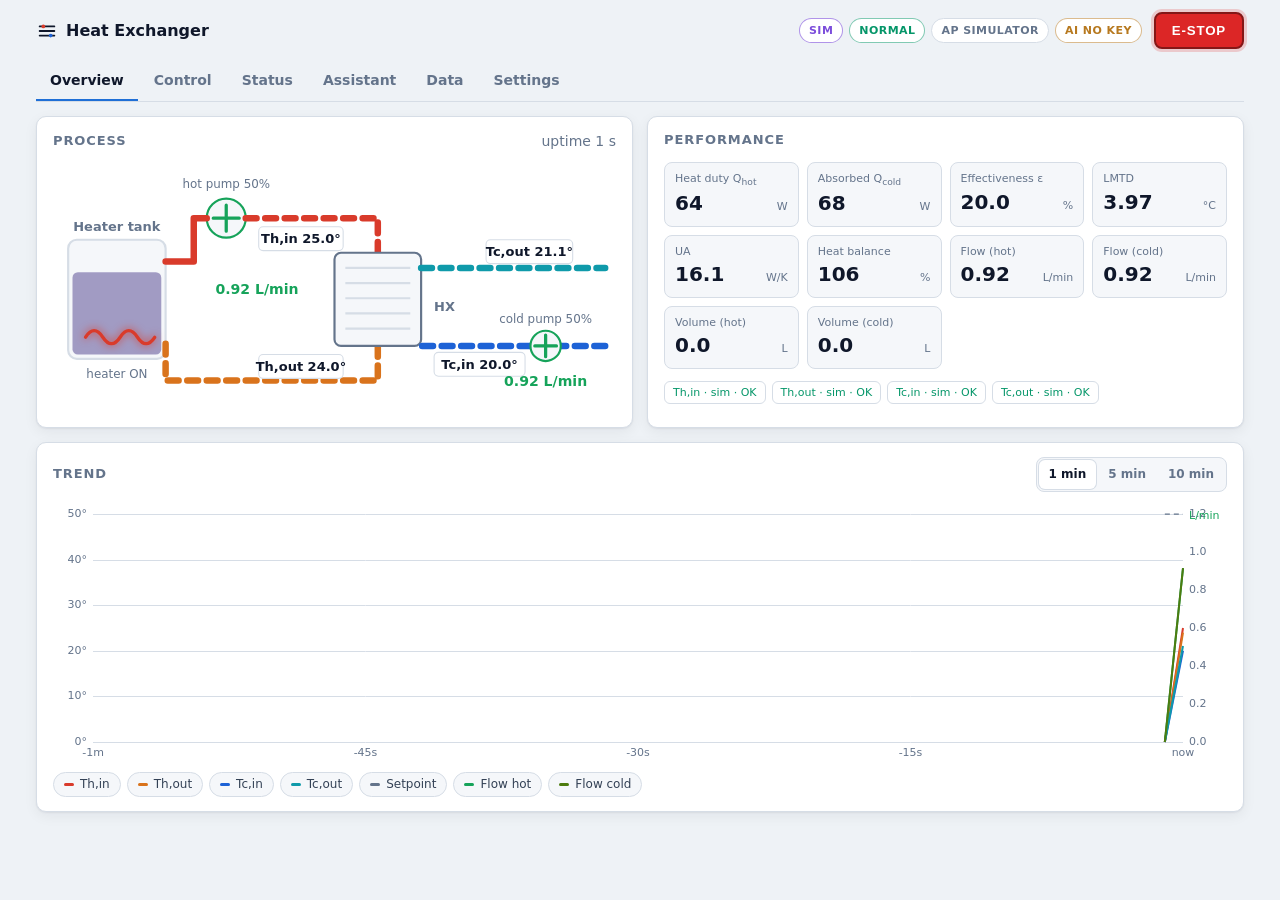
==== docs/index.html @ 50e38493 "feat: dual one-way pumps, cold loop, single 1-Wire bus, hosted simulator - Two one-way single-PWM pu" ====
<!-- Hosted client-side simulator. Generated by src/web/build_site.py; edit src/web/* and rebuild instead of editing this file. -->
<!DOCTYPE html>
<html lang="en">
<head>
  <meta charset="UTF-8">
  <meta name="viewport" content="width=device-width, initial-scale=1.0">
  <meta name="color-scheme" content="dark light">
  <title>Heat Exchanger Control</title>
  <style>
:root {
  --bg: #0b0f14;
  --surface: #121821;
  --surface-2: #18202b;
  --border: #263140;
  --text: #c9d4e0;
  --text-strong: #f1f5f9;
  --muted: #7d8a99;
  --accent: #4ea1ff;
  --hot: #ff6b5b;
  --hot-2: #ffa25b;
  --cold: #3d8bff;
  --cold-2: #33d6e6;
  --flow: #3ccf7a;
  --flow-cold: #a3e635;
  --warn: #e3a72f;
  --danger: #ef4444;
  --ok: #34d399;
  --sim: #b98cff;
  --radius: 10px;
  --shadow: 0 1px 0 rgba(255, 255, 255, 0.03) inset, 0 6px 18px rgba(0, 0, 0, 0.25);
}

@media (prefers-color-scheme: light) {
  :root:not([data-theme="dark"]) {
    --bg: #eef2f6;
    --surface: #ffffff;
    --surface-2: #f5f7fa;
    --border: #d6dde6;
    --text: #334155;
    --text-strong: #0f172a;
    --muted: #64748b;
    --accent: #1f6fd6;
    --hot: #d93b2b;
    --hot-2: #d9731c;
    --cold: #1d62d6;
    --cold-2: #0f9aaa;
    --flow: #16a35a;
    --flow-cold: #4d7c0f;
    --warn: #b7791f;
    --danger: #dc2626;
    --ok: #059669;
    --sim: #7c4ddb;
    --shadow: 0 1px 2px rgba(15, 23, 42, 0.06), 0 4px 14px rgba(15, 23, 42, 0.06);
  }
}

* { box-sizing: border-box; margin: 0; padding: 0; }

body {
  background: var(--bg);
  color: var(--text);
  font: 14px/1.45 system-ui, -apple-system, "Segoe UI", Roboto, sans-serif;
  padding: 0 16px 32px;
  max-width: 1240px;
  margin: 0 auto;
}

.hidden { display: none !important; }
.muted { color: var(--muted); }
.small { font-size: 12px; }
.mt { margin-top: 8px; }
b { color: var(--text-strong); }

/* ---------- top bar ---------- */
.topbar {
  position: sticky; top: 0; z-index: 10;
  display: flex; align-items: center; gap: 12px; flex-wrap: wrap;
  padding: 12px 0;
  background: var(--bg);
}
.brand { display: flex; align-items: center; gap: 8px; font-weight: 700; font-size: 16px; color: var(--text-strong); margin-right: auto; }
.chips { display: flex; gap: 6px; flex-wrap: wrap; }
.chip {
  font-size: 11px; font-weight: 700; letter-spacing: .04em; text-transform: uppercase;
  padding: 4px 9px; border-radius: 999px; border: 1px solid var(--border); color: var(--muted);
  background: var(--surface);
}
.chip-ok { color: var(--ok); border-color: color-mix(in srgb, var(--ok) 50%, transparent); }
.chip-trip { color: #fff; background: var(--danger); border-color: var(--danger); animation: pulse 1s infinite; }
.chip-sim { color: var(--sim); border-color: color-mix(in srgb, var(--sim) 60%, transparent); }
.chip-on { color: var(--accent); border-color: color-mix(in srgb, var(--accent) 50%, transparent); }
.chip-warn { color: var(--warn); border-color: color-mix(in srgb, var(--warn) 50%, transparent); }
@keyframes pulse { 50% { opacity: .55; } }

.btn-estop {
  background: var(--danger); color: #fff; border: 2px solid color-mix(in srgb, var(--danger) 60%, #000);
  font-weight: 800; letter-spacing: .06em; padding: 9px 16px; border-radius: 8px; cursor: pointer;
  box-shadow: 0 0 0 3px color-mix(in srgb, var(--danger) 20%, transparent);
}
.btn-estop:active { transform: translateY(1px); }

/* ---------- tabs ---------- */
.tabs { display: flex; gap: 2px; border-bottom: 1px solid var(--border); margin-bottom: 14px; overflow-x: auto; }
.tab {
  background: none; border: none; color: var(--muted); padding: 9px 14px; cursor: pointer; font: inherit; font-weight: 600;
  border-bottom: 2px solid transparent; white-space: nowrap; position: relative;
}
.tab:hover { color: var(--text-strong); }
.tab.active { color: var(--text-strong); border-bottom-color: var(--accent); }
.dot { display: inline-block; width: 7px; height: 7px; border-radius: 50%; background: var(--accent); vertical-align: middle; }
.tab-panel { display: none; }
.tab-panel.active { display: block; }

/* ---------- layout ---------- */
.grid { display: grid; gap: 14px; margin-bottom: 14px; }
.grid-2 { grid-template-columns: repeat(auto-fit, minmax(min(100%, 420px), 1fr)); }
.grid-chat { grid-template-columns: minmax(0, 1.5fr) minmax(0, 1fr); }
@media (max-width: 860px) { .grid-chat { grid-template-columns: 1fr; } }
.stack { display: grid; gap: 14px; align-content: start; }

.card { background: var(--surface); border: 1px solid var(--border); border-radius: var(--radius); padding: 14px 16px; box-shadow: var(--shadow); margin-bottom: 14px; }
.grid > .card, .stack > .card { margin-bottom: 0; }
.card-h { display: flex; align-items: center; justify-content: space-between; gap: 8px; margin-bottom: 12px; flex-wrap: wrap; }
.card-h h2 { font-size: 13px; text-transform: uppercase; letter-spacing: .07em; color: var(--muted); font-weight: 700; }

.pill { font-size: 11px; font-weight: 700; padding: 3px 9px; border-radius: 999px; background: var(--surface-2); border: 1px solid var(--border); color: var(--muted); text-transform: uppercase; }
.pill.on { color: var(--flow); border-color: var(--flow); }
.pill.hot { color: #fff; background: var(--hot); border-color: var(--hot); }
.pill.wait { color: var(--warn); border-color: var(--warn); }
.pill.sim { color: var(--sim); border-color: var(--sim); }

/* ---------- schematic ---------- */
.schematic { width: 100%; height: auto; display: block; }
.sx-tank { fill: var(--surface-2); stroke: var(--border); stroke-width: 2; }
.sx-water { fill: color-mix(in srgb, var(--hot) 30%, transparent); transition: fill .6s; }
.sx-coil { fill: none; stroke: var(--muted); stroke-width: 3; stroke-linecap: round; }
.sx-coil.on { stroke: var(--hot); filter: drop-shadow(0 0 4px var(--hot)); }
.sx-hx { fill: var(--surface-2); stroke: var(--muted); stroke-width: 2; }
.sx-plates { stroke: var(--border); stroke-width: 2; }
.sx-pipe { fill: none; stroke-width: 6; stroke-linecap: round; stroke-linejoin: round; }
.sx-pipe.hot { stroke: var(--hot); }
.sx-pipe.hot-ret { stroke: var(--hot-2); }
.sx-pipe.cold { stroke: var(--cold); }
.sx-pipe.cold-ret { stroke: var(--cold-2); }
.flowline.moving { stroke-dasharray: 10 8; animation: flow 1s linear infinite; }
@keyframes flow { to { stroke-dashoffset: -18; } }
.sx-pump { fill: var(--surface-2); stroke: var(--muted); stroke-width: 2; }
.sx-pump.on { stroke: var(--flow); }
.sx-imp { stroke: var(--muted); stroke-width: 3; stroke-linecap: round; transform-origin: 160px 50px; }
.sx-imp.on { stroke: var(--flow); animation: spin .8s linear infinite; }
.sx-imp-cold { transform-origin: 455px 168px; }
@keyframes spin { to { transform: rotate(360deg); } }
.sx-label { fill: var(--muted); font-size: 12px; font-weight: 600; }
.sx-small { fill: var(--muted); font-size: 11px; }
.sx-flow { fill: var(--flow); font-size: 13px; font-weight: 700; }
.sx-tag rect { fill: var(--surface); stroke: var(--border); }
.sx-tag text { fill: var(--text-strong); font-size: 12px; font-weight: 600; font-variant-numeric: tabular-nums; }
.sx-tag.bad rect { stroke: var(--danger); }
.sx-tag.bad text { fill: var(--danger); }

/* ---------- KPIs ---------- */
.kpis { display: grid; grid-template-columns: repeat(auto-fill, minmax(118px, 1fr)); gap: 8px; }
.kpi { background: var(--surface-2); border: 1px solid var(--border); border-radius: 8px; padding: 8px 10px; display: grid; grid-template-columns: 1fr auto; align-items: baseline; }
.kpi-l { grid-column: 1 / -1; font-size: 11px; color: var(--muted); }
.kpi-v { font-size: 20px; font-weight: 700; color: var(--text-strong); font-variant-numeric: tabular-nums; }
.kpi-u { font-size: 11px; color: var(--muted); margin-left: 4px; }
.probe-row { display: flex; gap: 6px; flex-wrap: wrap; margin-top: 12px; }
.probe { font-size: 11px; padding: 3px 8px; border-radius: 6px; border: 1px solid var(--border); color: var(--muted); }
.probe.ok { color: var(--ok); }
.probe.bad { color: var(--danger); border-color: var(--danger); }

/* ---------- chart ---------- */
.chart-wrap { position: relative; }
#chart { width: 100%; height: 260px; display: block; }
.chart-tip { position: absolute; top: 6px; pointer-events: none; background: var(--surface-2); border: 1px solid var(--border); border-radius: 6px; padding: 6px 8px; font-size: 11px; line-height: 1.5; white-space: nowrap; font-variant-numeric: tabular-nums; }
.legend { display: flex; flex-wrap: wrap; gap: 6px; margin-top: 8px; }
.legend button { background: var(--surface-2); border: 1px solid var(--border); color: var(--text); border-radius: 999px; padding: 3px 10px; font: inherit; font-size: 12px; cursor: pointer; display: flex; align-items: center; gap: 6px; }
.legend button i { width: 10px; height: 3px; border-radius: 2px; display: inline-block; }
.legend button.off { opacity: .4; }

/* ---------- controls ---------- */
.seg { display: inline-flex; background: var(--surface-2); border: 1px solid var(--border); border-radius: 8px; padding: 2px; gap: 2px; flex-wrap: wrap; }
.seg button { background: none; border: none; color: var(--muted); font: inherit; font-size: 12px; font-weight: 600; padding: 6px 10px; border-radius: 6px; cursor: pointer; }
.seg button.active { background: var(--surface); color: var(--text-strong); box-shadow: 0 0 0 1px var(--border); }
.seg-wide { display: flex; margin-bottom: 12px; }
.seg-wide button { flex: 1; }

.lbl { display: block; font-size: 12px; color: var(--muted); margin: 10px 0 4px; }
input[type=range] { width: 100%; accent-color: var(--accent); }
input[type=number], input[type=text], input[type=password], select {
  width: 100%; background: var(--surface-2); border: 1px solid var(--border); color: var(--text-strong);
  border-radius: 6px; padding: 7px 9px; font: inherit;
}
input:focus, select:focus, button:focus-visible { outline: 2px solid color-mix(in srgb, var(--accent) 70%, transparent); outline-offset: 1px; }
.inline { display: flex; gap: 8px; align-items: center; }
.inline input { flex: 1; }

.btn {
  display: inline-flex; align-items: center; justify-content: center; text-decoration: none;
  background: var(--surface-2); color: var(--text-strong); border: 1px solid var(--border);
  border-radius: 7px; padding: 7px 12px; font: inherit; font-weight: 600; font-size: 13px; cursor: pointer; white-space: nowrap;
}
.btn:hover { border-color: var(--muted); }
.btn:disabled { opacity: .5; cursor: not-allowed; }
.btn-primary { background: var(--accent); border-color: var(--accent); color: #fff; }
.btn-hot { background: var(--hot); border-color: var(--hot); color: #fff; }
.btn-sm { padding: 4px 10px; font-size: 12px; }
.btn-row { display: flex; gap: 8px; margin-top: 12px; flex-wrap: wrap; }
.link { background: none; border: none; color: var(--muted); font: inherit; font-size: 12px; cursor: pointer; text-decoration: underline; }

.meter-row { display: grid; gap: 6px; margin-top: 14px; }
.meter { display: grid; grid-template-columns: 56px 1fr 64px; gap: 8px; align-items: center; font-size: 12px; color: var(--muted); }
.meter b { text-align: right; font-variant-numeric: tabular-nums; }
.bar { height: 8px; background: var(--surface-2); border: 1px solid var(--border); border-radius: 99px; overflow: hidden; }
.bar i { display: block; height: 100%; width: 0; background: var(--accent); transition: width .4s; }
.bar.flow i { background: var(--flow); }
.bar.hot i { background: var(--hot); }

.checklist { list-style: none; margin-top: 12px; display: grid; gap: 4px; font-size: 12px; }
.checklist li::before { content: "●"; margin-right: 6px; }
.checklist li.ok::before { color: var(--ok); }
.checklist li.no::before { color: var(--danger); }
.checklist li.na { color: var(--muted); }
.checklist li.na::before { color: var(--muted); }

.form-grid { display: grid; grid-template-columns: repeat(auto-fill, minmax(150px, 1fr)); gap: 10px; }
.form-grid label { font-size: 12px; color: var(--muted); display: grid; gap: 4px; }
.form-grid small { color: var(--muted); opacity: .8; }

.switch { display: inline-flex; align-items: center; gap: 8px; font-size: 12px; color: var(--text); cursor: pointer; user-select: none; }
.switch.block { display: flex; margin-top: 12px; }
.switch input { display: none; }
.switch span { width: 32px; height: 18px; border-radius: 99px; background: var(--border); position: relative; transition: background .2s; flex: none; }
.switch span::after { content: ""; position: absolute; top: 2px; left: 2px; width: 14px; height: 14px; border-radius: 50%; background: #fff; transition: transform .2s; }
.switch input:checked + span { background: var(--accent); }
.switch input:checked + span::after { transform: translateX(14px); }
.checks { display: grid; gap: 8px; }

/* ---------- chat ---------- */
.chat-card { display: flex; flex-direction: column; min-height: 520px; }
.chat-log { flex: 1; overflow-y: auto; display: flex; flex-direction: column; gap: 8px; padding: 4px 2px 8px; max-height: 60vh; min-height: 280px; }
.msg { max-width: 88%; padding: 8px 11px; border-radius: 12px; white-space: pre-wrap; word-wrap: break-word; font-size: 13px; }
.msg.user { align-self: flex-end; background: var(--accent); color: #fff; border-bottom-right-radius: 4px; }
.msg.assistant { align-self: flex-start; background: var(--surface-2); border: 1px solid var(--border); border-bottom-left-radius: 4px; }
.msg.system { align-self: center; max-width: 100%; background: none; color: var(--muted); font-size: 12px; border: 1px dashed var(--border); font-family: ui-monospace, SFMono-Regular, Menlo, monospace; }
.msg .cmds { margin-top: 8px; display: flex; flex-wrap: wrap; gap: 6px; align-items: center; }
.msg .cmd { font: 11px ui-monospace, SFMono-Regular, Menlo, monospace; background: var(--surface); border: 1px solid var(--border); border-radius: 5px; padding: 2px 6px; }
.msg .res { margin-top: 6px; font-size: 11px; color: var(--muted); }
.typing { font-size: 12px; color: var(--muted); padding: 2px 4px 6px; display: flex; gap: 3px; align-items: center; }
.typing i { width: 6px; height: 6px; border-radius: 50%; background: var(--muted); animation: blink 1.2s infinite; }
.typing i:nth-child(2) { animation-delay: .2s; }
.typing i:nth-child(3) { animation-delay: .4s; }
@keyframes blink { 50% { opacity: .2; } }
.quick { display: flex; gap: 6px; flex-wrap: wrap; margin: 4px 0 8px; }
.quick button { background: var(--surface-2); border: 1px solid var(--border); color: var(--text); border-radius: 999px; padding: 4px 10px; font: inherit; font-size: 12px; cursor: pointer; }
.chat-form { display: flex; gap: 8px; }
.chat-form input { flex: 1; }
.chat-foot { text-align: right; margin-top: 6px; }

.ai-box { background: var(--surface-2); border: 1px solid var(--border); border-radius: 8px; padding: 10px; font-size: 13px; white-space: pre-wrap; }
.ai-box .rec { margin-top: 8px; color: var(--accent); font-weight: 600; }
.ai-box .warn { margin-top: 6px; color: var(--danger); }

/* ---------- status tab ---------- */
.status-box { display: flex; align-items: center; justify-content: space-between; gap: 12px; padding: 10px 12px; border-radius: 8px; margin-bottom: 10px; font-size: 13px; }
.status-danger { background: color-mix(in srgb, var(--danger) 16%, var(--surface)); border: 1px solid var(--danger); color: var(--text-strong); }
.status-warn { background: color-mix(in srgb, var(--warn) 12%, var(--surface)); border: 1px solid color-mix(in srgb, var(--warn) 55%, transparent); }
.status-list { list-style: none; display: grid; gap: 6px; font-size: 13px; }
.status-list li { display: flex; gap: 8px; align-items: flex-start; padding: 7px 10px; border-radius: 7px; background: var(--surface-2); border: 1px solid var(--border); }
.status-list li::before { content: "!"; flex: none; width: 16px; height: 16px; border-radius: 50%; text-align: center; font-size: 11px; font-weight: 800; line-height: 16px; background: var(--warn); color: #000; }
.status-list li.ok::before { content: "✓"; background: var(--ok); color: #fff; }
.status-list li.info::before { content: "i"; background: var(--accent); color: #fff; }
.status-list li.sim::before { content: "S"; background: var(--sim); color: #fff; }
.status-list li:empty { display: none; }
.pill.trip { color: #fff; background: var(--danger); border-color: var(--danger); }
.pill.sim { color: var(--sim); border-color: var(--sim); }

/* ---------- misc ---------- */
.kv { width: 100%; border-collapse: collapse; font-size: 12px; }
.kv td { padding: 5px 0; border-bottom: 1px solid var(--border); }
.kv td:first-child { color: var(--muted); width: 45%; }
.kv td:last-child { font-variant-numeric: tabular-nums; font-family: ui-monospace, SFMono-Regular, Menlo, monospace; }

.toasts { position: fixed; right: 16px; bottom: 16px; display: grid; gap: 8px; z-index: 50; max-width: min(380px, calc(100vw - 32px)); }
.toast { background: var(--surface); border: 1px solid var(--border); border-left: 4px solid var(--accent); border-radius: 8px; padding: 9px 12px; font-size: 13px; box-shadow: var(--shadow); animation: slide .2s ease-out; }
.toast.err { border-left-color: var(--danger); }
.toast.ok { border-left-color: var(--ok); }
@keyframes slide { from { transform: translateY(8px); opacity: 0; } }

@media (max-width: 520px) {
  body { padding: 0 10px 24px; }
  .kpi-v { font-size: 17px; }
  .btn-estop { padding: 8px 12px; }
}
.form-grid label.switch { display: flex; align-self: end; padding-bottom: 8px; color: var(--text); }

</style>
</head>
<body>
  <header class="topbar">
    <div class="brand">
      <svg viewBox="0 0 24 24" width="22" height="22" aria-hidden="true"><path d="M4 7h16M4 12h16M4 17h16" stroke="currentColor" stroke-width="2" fill="none" stroke-linecap="round"/><circle cx="8" cy="7" r="2" fill="var(--hot)"/><circle cx="16" cy="17" r="2" fill="var(--cold)"/></svg>
      <span>Heat Exchanger</span>
    </div>
    <div class="chips">
      <span id="chipSource" class="chip">HW</span>
      <span id="chipSafety" class="chip chip-ok">NORMAL</span>
      <span id="chipNet" class="chip">AP</span>
      <span id="chipAi" class="chip">AI</span>
    </div>
    <button class="btn-estop" id="btnEstop" title="Emergency stop: heater off, both pumps stopped">E-STOP</button>
  </header>

  <nav class="tabs" role="tablist">
    <button class="tab active" data-tab="overview">Overview</button>
    <button class="tab" data-tab="control">Control</button>
    <button class="tab" data-tab="status">Status <span id="statusDot" class="dot hidden"></span></button>
    <button class="tab" data-tab="assistant">Assistant <span id="chatDot" class="dot hidden"></span></button>
    <button class="tab" data-tab="data">Data</button>
    <button class="tab" data-tab="settings">Settings</button>
  </nav>

  <main>
    <!-- ================= OVERVIEW ================= -->
    <section id="tab-overview" class="tab-panel active">
      <div class="grid grid-2">
        <div class="card">
          <div class="card-h"><h2>Process</h2><span id="lblUptime" class="muted">--</span></div>
          <svg id="schematic" viewBox="0 0 520 230" class="schematic" role="img" aria-label="Process schematic">
            <!-- tank -->
            <rect x="14" y="70" width="90" height="110" rx="8" class="sx-tank"/>
            <rect id="sxTankFill" x="18" y="100" width="82" height="76" rx="5" class="sx-water"/>
            <path id="sxCoil" d="M30 160 q8 -12 16 0 t16 0 t16 0 t16 0" class="sx-coil"/>
            <text x="59" y="62" class="sx-label" text-anchor="middle">Heater tank</text>
            <text id="sxHeater" x="59" y="198" class="sx-small" text-anchor="middle">heater OFF</text>
            <!-- hot pump -->
            <circle id="sxPump" cx="160" cy="50" r="18" class="sx-pump"/>
            <path id="sxImpeller" d="M160 38 L160 62 M148 50 L172 50" class="sx-imp"/>
            <text id="sxPumpTxt" x="160" y="22" class="sx-small" text-anchor="middle">hot pump 0%</text>
            <!-- hot path: tank -> pump -> HX in ; HX out -> tank -->
            <path d="M104 90 H130 V50 H142" class="sx-pipe hot"/>
            <path d="M178 50 H300 V82" class="sx-pipe hot flowline" id="sxHotIn"/>
            <path d="M300 168 V200 H104 V160" class="sx-pipe hot-ret flowline" id="sxHotOut"/>
            <!-- exchanger -->
            <rect x="260" y="82" width="80" height="86" rx="6" class="sx-hx"/>
            <path d="M270 96 H330 M270 110 H330 M270 124 H330 M270 138 H330 M270 152 H330" class="sx-plates"/>
            <text x="352" y="136" class="sx-label">HX</text>
            <!-- cold path with its own pump on the inlet -->
            <path d="M510 168 H469" class="sx-pipe cold flowline" id="sxColdInA"/>
            <path d="M441 168 H340" class="sx-pipe cold flowline" id="sxColdInB"/>
            <path d="M340 96 H510" class="sx-pipe cold-ret flowline" id="sxColdOut"/>
            <circle id="sxColdPump" cx="455" cy="168" r="14" class="sx-pump"/>
            <path id="sxColdImpeller" d="M455 158 L455 178 M445 168 L465 168" class="sx-imp sx-imp-cold"/>
            <text id="sxColdPumpTxt" x="455" y="147" class="sx-small" text-anchor="middle">cold pump 0%</text>
            <!-- temperature tags -->
            <g class="sx-tag"><rect x="190" y="58" width="78" height="22" rx="4"/><text id="sxThIn" x="229" y="73" text-anchor="middle">Th,in --</text></g>
            <g class="sx-tag"><rect x="190" y="176" width="78" height="22" rx="4"/><text id="sxThOut" x="229" y="191" text-anchor="middle">Th,out --</text></g>
            <g class="sx-tag"><rect x="352" y="174" width="84" height="22" rx="4"/><text id="sxTcIn" x="394" y="189" text-anchor="middle">Tc,in --</text></g>
            <g class="sx-tag"><rect x="400" y="70" width="80" height="22" rx="4"/><text id="sxTcOut" x="440" y="85" text-anchor="middle">Tc,out --</text></g>
            <text id="sxFlowHot" x="150" y="120" class="sx-flow">-- L/min</text>
            <text id="sxFlowCold" x="455" y="205" class="sx-flow" text-anchor="middle">-- L/min</text>
          </svg>
        </div>

        <div class="card">
          <div class="card-h"><h2>Performance</h2><span id="lblThermoValid" class="muted"></span></div>
          <div class="kpis">
            <div class="kpi"><span class="kpi-l">Heat duty Q<sub>hot</sub></span><span class="kpi-v" id="kQh">--</span><span class="kpi-u">W</span></div>
            <div class="kpi"><span class="kpi-l">Absorbed Q<sub>cold</sub></span><span class="kpi-v" id="kQc">--</span><span class="kpi-u">W</span></div>
            <div class="kpi"><span class="kpi-l">Effectiveness ε</span><span class="kpi-v" id="kEff">--</span><span class="kpi-u">%</span></div>
            <div class="kpi"><span class="kpi-l">LMTD</span><span class="kpi-v" id="kLmtd">--</span><span class="kpi-u">°C</span></div>
            <div class="kpi"><span class="kpi-l">UA</span><span class="kpi-v" id="kUa">--</span><span class="kpi-u">W/K</span></div>
            <div class="kpi"><span class="kpi-l">Heat balance</span><span class="kpi-v" id="kBal">--</span><span class="kpi-u">%</span></div>
            <div class="kpi"><span class="kpi-l">Flow (hot)</span><span class="kpi-v" id="kFlow">--</span><span class="kpi-u">L/min</span></div>
            <div class="kpi"><span class="kpi-l">Flow (cold)</span><span class="kpi-v" id="kFlowCold">--</span><span class="kpi-u">L/min</span></div>
            <div class="kpi"><span class="kpi-l">Volume (hot)</span><span class="kpi-v" id="kVol">--</span><span class="kpi-u">L</span></div>
            <div class="kpi"><span class="kpi-l">Volume (cold)</span><span class="kpi-v" id="kVolCold">--</span><span class="kpi-u">L</span></div>
          </div>
          <div class="probe-row" id="probeRow"></div>
        </div>
      </div>

      <div class="card">
        <div class="card-h">
          <h2>Trend</h2>
          <div class="seg" id="segWindow">
            <button data-win="60" class="active">1 min</button>
            <button data-win="300">5 min</button>
            <button data-win="600">10 min</button>
          </div>
        </div>
        <div class="chart-wrap"><canvas id="chart" aria-label="Temperature and flow trend"></canvas><div id="chartTip" class="chart-tip hidden"></div></div>
        <div class="legend" id="legend"></div>
      </div>
    </section>

    <!-- ================= CONTROL ================= -->
    <section id="tab-control" class="tab-panel">
      <div class="grid grid-2">
        <!-- Hot-side pump -->
        <div class="card">
          <div class="card-h"><h2>Pump · hot loop</h2><span id="lblPumpState" class="pill">STOPPED</span></div>
          <div class="seg seg-wide" id="segPumpMode">
            <button data-pmode="0" class="active">Manual speed</button>
            <button data-pmode="1">Flow setpoint</button>
          </div>
          <div id="pumpManual">
            <label class="lbl">Speed <b id="lblPumpCmd">0</b>%</label>
            <input type="range" id="rngPump" min="0" max="100" step="1" value="0">
            <div class="btn-row">
              <button class="btn" data-pump="0">Stop</button>
              <button class="btn" data-pump="30">30%</button>
              <button class="btn" data-pump="60">60%</button>
              <button class="btn" data-pump="100">100%</button>
            </div>
          </div>
          <div id="pumpFlow" class="hidden">
            <label class="lbl">Flow setpoint (L/min)</label>
            <div class="inline">
              <input type="number" id="numFlowSp" min="0" max="30" step="0.1" value="2.0">
              <button class="btn btn-primary" id="btnFlowSp">Apply</button>
              <button class="btn" data-pump="0">Stop</button>
            </div>
          </div>
          <div class="meter-row">
            <div class="meter"><span>Actual</span><div class="bar"><i id="barPump"></i></div><b id="lblPumpAct">0%</b></div>
            <div class="meter"><span>Flow</span><div class="bar flow"><i id="barFlow"></i></div><b id="lblFlowAct">0.00</b></div>
          </div>
        </div>

        <!-- Cold-side pump -->
        <div class="card">
          <div class="card-h"><h2>Pump · cold loop</h2><span id="lblColdPumpState" class="pill">STOPPED</span></div>
          <div class="seg seg-wide" id="segColdPumpMode">
            <button data-cpmode="0" class="active">Manual speed</button>
            <button data-cpmode="1">Flow setpoint</button>
          </div>
          <div id="coldPumpManual">
            <label class="lbl">Speed <b id="lblColdPumpCmd">0</b>%</label>
            <input type="range" id="rngColdPump" min="0" max="100" step="1" value="0">
            <div class="btn-row">
              <button class="btn" data-cpump="0">Stop</button>
              <button class="btn" data-cpump="30">30%</button>
              <button class="btn" data-cpump="60">60%</button>
              <button class="btn" data-cpump="100">100%</button>
            </div>
          </div>
          <div id="coldPumpFlow" class="hidden">
            <label class="lbl">Flow setpoint (L/min)</label>
            <div class="inline">
              <input type="number" id="numColdFlowSp" min="0" max="30" step="0.1" value="2.0">
              <button class="btn btn-primary" id="btnColdFlowSp">Apply</button>
              <button class="btn" data-cpump="0">Stop</button>
            </div>
          </div>
          <div class="meter-row">
            <div class="meter"><span>Actual</span><div class="bar"><i id="barColdPump"></i></div><b id="lblColdPumpAct">0%</b></div>
            <div class="meter"><span>Flow</span><div class="bar flow"><i id="barColdFlow"></i></div><b id="lblColdFlowAct">0.00</b></div>
          </div>
        </div>
      </div>

      <div class="grid grid-2">
        <div class="card">
          <div class="card-h"><h2>Heater</h2><span id="lblHeaterState" class="pill">OFF</span></div>
          <div class="seg seg-wide" id="segHeaterMode">
            <button data-hmode="0" class="active">Off</button>
            <button data-hmode="1">Manual</button>
            <button data-hmode="2">Thermostat</button>
            <button data-hmode="3">Time-PWM</button>
            <button data-hmode="4">PID</button>
          </div>
          <div class="hm hm-1 hidden">
            <div class="btn-row">
              <button class="btn btn-hot" data-hman="1">Relay ON</button>
              <button class="btn" data-hman="0">Relay OFF</button>
            </div>
          </div>
          <div class="hm hm-2 hm-4 hidden">
            <label class="lbl">Setpoint <b id="lblSp">50.0</b> °C <span class="muted" id="lblCtrlProbe"></span></label>
            <input type="range" id="rngSp" min="10" max="73" step="0.5" value="50">
          </div>
          <div class="hm hm-3 hidden">
            <label class="lbl">Duty <b id="lblDutyCmd">0</b>% of a 10 s window</label>
            <input type="range" id="rngDuty" min="0" max="100" step="5" value="0">
          </div>
          <div class="meter-row">
            <div class="meter"><span>Output</span><div class="bar hot"><i id="barDuty"></i></div><b id="lblDutyAct">0%</b></div>
          </div>
          <ul class="checklist" id="heaterChecks"></ul>
        </div>

        <div class="card">
          <div class="card-h"><h2>Loop tuning</h2><span class="muted">saved to flash</span></div>
          <div class="form-grid">
            <label>Heater Kp <small>%/°C</small><input type="number" id="cfgKp" step="0.1"></label>
            <label>Heater Ki <small>%/°C·s</small><input type="number" id="cfgKi" step="0.005"></label>
            <label>Heater Kd <small>%·s/°C</small><input type="number" id="cfgKd" step="0.1"></label>
            <label>Hysteresis <small>°C</small><input type="number" id="cfgHyst" step="0.1" min="0.2" max="5"></label>
            <label>Control probe
              <select id="cfgProbe"><option value="0">Hot inlet (Th,in)</option><option value="1">Hot outlet (Th,out)</option><option value="2">Cold inlet (Tc,in)</option><option value="3">Cold outlet (Tc,out)</option></select>
            </label>
            <label>Hot flow Kp <small>%/(L/min)</small><input type="number" id="cfgFkp" step="0.5"></label>
            <label>Hot flow Ki <small>%/(L/min·s)</small><input type="number" id="cfgFki" step="0.5"></label>
            <label>Cold flow Kp <small>%/(L/min)</small><input type="number" id="cfgFkp2" step="0.5"></label>
            <label>Cold flow Ki <small>%/(L/min·s)</small><input type="number" id="cfgFki2" step="0.5"></label>
          </div>
          <div class="btn-row"><button class="btn btn-primary" id="btnSaveTuning">Save tuning</button></div>
        </div>
      </div>
    </section>

    <!-- ================= STATUS ================= -->
    <section id="tab-status" class="tab-panel">
      <div class="grid grid-2">
        <div class="card">
          <div class="card-h"><h2>System</h2><span id="statOverall" class="pill">--</span></div>
          <table class="kv" id="statTable"></table>
        </div>

        <div class="card">
          <div class="card-h"><h2>Safety</h2><span id="statSafety" class="pill">--</span></div>
          <div id="statTripBox" class="status-box status-danger hidden">
            <div><b id="statTripText">TRIPPED</b><div class="small muted">Heater locked out until reset.</div></div>
            <button class="btn btn-sm" data-action="reset">Reset trip</button>
          </div>
          <ul class="status-list" id="statWarnings" aria-live="polite"></ul>
          <div class="small muted" id="statSafetyExtra"></div>
        </div>

        <div class="card">
          <div class="card-h"><h2>Temperature probes</h2><span class="small muted">DS18B20 · 1-Wire</span></div>
          <div class="probe-row" id="statProbes"></div>
          <p class="small muted mt">All four DS18B20 probes share one 1-Wire bus on GPIO 4 (D4). Slots are mapped from their ROM codes; if two are physically reversed, use <code>swap_probes a b</code> (e.g. via chat or the REST API).</p>
        </div>

        <div class="card">
          <div class="card-h"><h2>Connection &amp; AI</h2><span id="statConn" class="pill">--</span></div>
          <table class="kv" id="statNet"></table>
        </div>
      </div>
    </section>

    <!-- ================= ASSISTANT ================= -->
    <section id="tab-assistant" class="tab-panel">
      <div class="grid grid-chat">
        <div class="card chat-card">
          <div class="card-h">
            <h2>Chat</h2>
            <label class="switch" title="Run commands proposed by Gemini without asking">
              <input type="checkbox" id="chkAutoExec"><span></span> Auto-run AI commands
            </label>
          </div>
          <div id="chatLog" class="chat-log" aria-live="polite"></div>
          <div id="chatTyping" class="typing hidden"><i></i><i></i><i></i> <span id="chatPhase">thinking</span></div>
          <div class="quick" id="quickPrompts">
            <button data-q="status">status</button>
            <button data-q="How is the exchanger performing?">How is it performing?</button>
            <button data-q="Heat the loop to 55 C with PID and 50% pump">Heat to 55 °C</button>
            <button data-q="Why is the heater off?">Why is the heater off?</button>
            <button data-q="help">help</button>
          </div>
          <form id="chatForm" class="chat-form">
            <input type="text" id="chatInput" autocomplete="off" maxlength="500" placeholder="Ask or command, e.g. 'pump 40' or 'what is the UA?'">
            <button class="btn btn-primary" type="submit">Send</button>
          </form>
          <div class="chat-foot"><button class="link" id="btnChatClear">Clear chat</button></div>
        </div>

        <div class="stack">
          <div class="card">
            <div class="card-h"><h2>AI analysis</h2><span id="lblAiScore" class="pill">--/100</span></div>
            <div id="aiReport" class="ai-box muted">No analysis yet.</div>
            <div class="btn-row">
              <button class="btn btn-primary" id="btnAiRun">Analyse now</button>
              <button class="btn hidden" id="btnAiApply">Apply suggestion</button>
            </div>
            <div id="aiStatus" class="small muted"></div>
          </div>
          <div class="card">
            <div class="card-h"><h2>Gemini settings</h2><span id="lblKey" class="small"></span></div>
            <label class="lbl">API key</label>
            <div class="inline">
              <input type="password" id="txtKey" placeholder="Paste key from aistudio.google.com" autocomplete="off">
              <button class="btn btn-primary" id="btnKey">Save</button>
            </div>
            <label class="lbl">Model</label>
            <select id="selModel">
              <option value="gemini-3.6-flash">gemini-3.6-flash (stable, recommended)</option>
              <option value="gemini-3.8-flash">gemini-3.8-flash (newest)</option>
              <option value="gemini-3.5-flash-lite">gemini-3.5-flash-lite (fastest, cheapest)</option>
              <option value="gemini-3.1-pro-preview">gemini-3.1-pro-preview (deep reasoning, slow)</option>
              <option value="__custom">Custom model id...</option>
            </select>
            <div class="inline hidden" id="customModelRow">
              <input type="text" id="txtModel" placeholder="gemini-...">
              <button class="btn" id="btnModel">Use</button>
            </div>
            <label class="lbl">Periodic analysis</label>
            <select id="selInterval">
              <option value="0">Off (manual only)</option>
              <option value="30000">Every 30 s</option>
              <option value="60000">Every 1 min</option>
              <option value="300000">Every 5 min</option>
            </select>
            <label class="switch block"><input type="checkbox" id="chkClosedLoop"><span></span> AI closed-loop (slew-limited pump %, Time-PWM duty only)</label>
          </div>
        </div>
      </div>
    </section>

    <!-- ================= DATA ================= -->
    <section id="tab-data" class="tab-panel">
      <div class="card">
        <div class="card-h"><h2>Data logger</h2><span class="muted">1 Hz ring buffer in RAM</span></div>
        <div class="meter"><span>Samples</span><div class="bar"><i id="barLog"></i></div><b id="lblLog">0 / 600</b></div>
        <p class="small muted">Columns: time, 4 temperatures, hot &amp; cold flow, Q<sub>hot</sub>, Q<sub>cold</sub>, LMTD, UA, ε, hot &amp; cold pump %, heater duty, relay state, source (HW/SIM).</p>
        <div class="btn-row">
          <a class="btn btn-primary" href="/api/export.csv" download>Download CSV</a>
          <button class="btn" id="btnLogClear">Clear buffer</button>
        </div>
      </div>
    </section>

    <!-- ================= SETTINGS ================= -->
    <section id="tab-settings" class="tab-panel">
      <div class="grid grid-2">
        <div class="card">
          <div class="card-h"><h2>Simulation</h2><span id="lblSimState" class="pill">--</span></div>
          <p class="small muted">Runs a virtual plant (2 kW heater, 3 kg tank, counter-flow exchanger, two pumps) driven by the real controllers. In <b>Auto</b> the virtual plant also takes over whenever a hardware fault is present and returns to real hardware once it clears. Physical outputs stay off while simulating.</p>
          <div class="seg seg-wide" id="segSim">
            <button data-sim="0">Off</button>
            <button data-sim="2">Auto (fault-tolerant)</button>
            <button data-sim="1">On</button>
          </div>
          <label class="lbl">Inject faults (simulation only)</label>
          <div class="checks">
            <label class="switch"><input type="checkbox" data-fault="1"><span></span> Hot flow blocked</label>
            <label class="switch"><input type="checkbox" data-fault="8"><span></span> Cold flow blocked</label>
            <label class="switch"><input type="checkbox" data-fault="2"><span></span> Th,in probe lost</label>
            <label class="switch"><input type="checkbox" data-fault="4"><span></span> Relay welded</label>
          </div>
        </div>

        <div class="card">
          <div class="card-h"><h2>Wi-Fi station</h2><span id="lblSta" class="pill">--</span></div>
          <div class="inline">
            <input type="text" id="txtSsid" placeholder="Network SSID" list="ssidList">
            <button class="btn" id="btnScan">Scan</button>
          </div>
          <datalist id="ssidList"></datalist>
          <input type="password" id="txtPass" placeholder="Password" class="mt">
          <div class="btn-row"><button class="btn btn-primary" id="btnWifi">Connect &amp; save</button></div>
        </div>

        <div class="card">
          <div class="card-h"><h2>Calibration</h2></div>
          <div class="form-grid">
            <label>Hot flow K-factor <small>Hz per L/min</small><input type="number" id="cfgK" step="0.1"></label>
            <label>Cold flow K-factor <small>Hz per L/min</small><input type="number" id="cfgColdK" step="0.1"></label>
            <label>Hot pump min duty <small>% (dead band)</small><input type="number" id="cfgPmin" min="0" max="80" step="1"></label>
            <label>Cold pump min duty <small>% (dead band)</small><input type="number" id="cfgColdPmin" min="0" max="80" step="1"></label>
          </div>
          <div class="btn-row"><button class="btn btn-primary" id="btnSaveCal">Save calibration</button></div>
        </div>

        <div class="card">
          <div class="card-h"><h2>System</h2></div>
          <table class="kv" id="sysTable"></table>
        </div>
      </div>
    </section>
  </main>

  <div id="toasts" class="toasts" aria-live="polite"></div>
  <script>
/*
 * Hosted client-side simulator for the Heat Exchanger dashboard.
 *
 * This is a JavaScript port of the firmware's virtual rig
 * (src/sim/PlantSimulator.hpp, Thermodynamics.hpp, SafetyManager.hpp,
 * PumpController.hpp, HeaterController.hpp, Pid.hpp). It intercepts the
 * dashboard's /api/* requests and answers them locally, so the exact same UI
 * (KPIs, trend chart, controls, status tab, CSV export) runs on any static host
 * - GitHub Pages, a file:// open, wherever - with no ESP32 attached.
 *
 * Load it BEFORE app.js.
 */
(function () {
  'use strict';

  // =====================================================================
  // Constants (mirror src/config.h + PlantSimulator.hpp)
  // =====================================================================
  var K = {
    cp: 4184, rho: 1.0,
    heaterW: 2000, tankKg: 3.0, hxUA: 180, tankLoss: 4.0,
    ambient: 25, coldSupply: 20, maxFlow: 8.0, flowTau: 1.5, probeTau: 3.0,
    minFlowHeater: 0.3, minColdFlow: 0.3, zeroFlowTimeoutMs: 1500,
    maxSafeTemp: 75, minPlausible: -10, maxPlausible: 110, disconnect: -127,
    bootGraceMs: 4000, pumpDryRunMs: 15000,
    pumpMinDuty: 25, pumpRampPctPerS: 50, pumpKickstartMs: 250,
    heaterWindowMs: 10000, heaterMinPulseMs: 1000, heaterMinSwitchMs: 5000,
    pwmMax: 1023,
    logCapacity: 600,
    resolutionBits: 12
  };

  var PROBE_NAMES = ['Hot In', 'Hot Out', 'Cold In', 'Cold Out'];
  var PROBE_ROMS = ['28FF64A1B2C3D401', '28FF64A1B2C3D402', '28FF64A1B2C3D403', '28FF64A1B2C3D404'];

  // Fault bits (mirror SimFault)
  var F_HOT_BLOCKED = 1, F_THIN_LOST = 2, F_RELAY_WELD = 4, F_COLD_BLOCKED = 8;

  // =====================================================================
  // Helpers
  // =====================================================================
  var now = function () { return performance.now(); };
  function clamp(v, a, b) { return v < a ? a : (v > b ? b : v); }
  function round16(v) { return Math.round(v * 16) / 16; }

  // Discrete PID (mirror Pid.hpp): D on measurement, conditional-integration
  // anti-windup, bumpless reset.
  function Pid(kp, ki, kd, outMin, outMax) {
    this.kp = kp; this.ki = ki; this.kd = kd;
    this.outMin = outMin; this.outMax = outMax;
    this.integral = 0; this.prevMeas = 0; this.dFiltered = 0; this.output = 0; this.primed = false;
  }
  Pid.prototype.setGains = function (kp, ki, kd) {
    if (ki > 1e-6 && this.ki > 1e-6) this.integral *= this.ki / ki;
    this.kp = kp; this.ki = ki; this.kd = kd;
  };
  Pid.prototype.reset = function (init) {
    init = init || 0;
    this.integral = this.ki > 1e-6 ? clamp(init, this.outMin, this.outMax) / this.ki : 0;
    this.dFiltered = 0; this.primed = false; this.output = init;
  };
  Pid.prototype.update = function (sp, meas, dt) {
    if (dt <= 0) return this.output;
    if (!this.primed) { this.prevMeas = meas; this.primed = true; }
    var err = sp - meas;
    var dMeas = (meas - this.prevMeas) / dt; this.prevMeas = meas;
    this.dFiltered += 0.2 * (dMeas - this.dFiltered);
    var p = this.kp * err, d = -this.kd * this.dFiltered;
    var unsat = p + this.ki * this.integral + d;
    var pHi = unsat >= this.outMax && err > 0;
    var pLo = unsat <= this.outMin && err < 0;
    if (!pHi && !pLo) this.integral += err * dt;
    this.output = clamp(p + this.ki * this.integral + d, this.outMin, this.outMax);
    return this.output;
  };

  // =====================================================================
  // State
  // =====================================================================
  var plant = {
    tankC: K.ambient, flowHot: 0, flowCold: 0, totalHot: 0, totalCold: 0,
    probe: [K.ambient, K.ambient, K.coldSupply, K.coldSupply], heaterPower: 0
  };
  var thermo = { thIn: 0, thOut: 0, tcIn: 0, tcOut: 0, deltaTh: 0, deltaTc: 0, valid: false,
                 qHot: 0, qCold: 0, lmtd: 0, ua: 0, eff: 0, balance: 0 };

  function newPump(minDuty, kp, ki) {
    return { mode: 0, target: 0, cur: 0, flowSp: 0, minDuty: minDuty,
             pid: new Pid(kp, ki, 0, 0, 100), kickUntil: 0, driving: false, dutyRaw: 0 };
  }
  var pump = newPump(K.pumpMinDuty, 8, 4);
  var pumpCold = newPump(K.pumpMinDuty, 8, 4);

  var heater = { mode: 0, manual: false, target: 50, hyst: 1, dutySetting: 0, dutyOutput: 0,
                 demand: false, relay: false, kp: 8, ki: 0.05, kd: 0, controlProbe: 0,
                 lastSwitch: 0, windowStart: now(), lastPidT: now(),
                 pid: new Pid(8, 0.05, 0, 0, 100) };

  var safety = { err: 0, warnings: 0, trips: 0, lowFlowStart: 0, dryRunStart: 0,
                 boot: now(), permissive: false, tripDetail: 0, maxValidTemp: -999 };

  var simMode = 2, simFaults = 0;
  var kHot = 7.5, kCold = 7.5;
  var simStart = now();
  var lastTick = now(), lastLog = now();

  // Boot into a running example so the hosted page produces data straight away
  // (heater PID to 50 C, hot pump 60 %, cold pump 50 %). Change or stop it from
  // the UI exactly like the real rig.
  pump.target = 60;
  pumpCold.target = 50;
  heater.mode = 4;
  heater.target = 50;
  heater.windowStart = now();
  heater.lastPidT = now();

  var log = [];
  var chatRev = 0, chatMsgs = [];

  // =====================================================================
  // Plant (mirror PlantSimulator::update, two loops)
  // =====================================================================
  function pumpCurve(pct) { return pct < 10 ? 0 : K.maxFlow * (pct - 10) / 90; }

  function stepPlant(dtMs) {
    var dt = Math.min(dtMs / 1000, 1.0);
    if (dt <= 0) return;

    var ftHot = pumpCurve(pump.cur), ftCold = pumpCurve(pumpCold.cur);
    if (simFaults & F_HOT_BLOCKED) ftHot = 0;
    if (simFaults & F_COLD_BLOCKED) ftCold = 0;

    var a = Math.min(dt / K.flowTau, 1);
    plant.flowHot += (ftHot - plant.flowHot) * a;
    plant.flowCold += (ftCold - plant.flowCold) * a;
    if (plant.flowHot < 0.01) plant.flowHot = 0;
    if (plant.flowCold < 0.01) plant.flowCold = 0;
    plant.totalHot += plant.flowHot * dt / 60;
    plant.totalCold += plant.flowCold * dt / 60;

    var heating = heater.relay || !!(simFaults & F_RELAY_WELD);
    plant.heaterPower = heating ? K.heaterW : 0;

    var cHot = plant.flowHot / 60 * K.rho * K.cp;
    var cCold = plant.flowCold / 60 * K.rho * K.cp;
    var thOut, tcOut, q = 0;
    if (cHot > 1 && cCold > 1) {
      var cMin = Math.min(cHot, cCold), cMax = Math.max(cHot, cCold);
      var cr = cMin / cMax, ntu = K.hxUA / cMin;
      var eps = Math.abs(cr - 1) < 1e-3 ? ntu / (1 + ntu)
              : (1 - Math.exp(-ntu * (1 - cr))) / (1 - cr * Math.exp(-ntu * (1 - cr)));
      q = eps * cMin * (plant.tankC - K.coldSupply);
      thOut = plant.tankC - q / cHot;
      tcOut = K.coldSupply + q / cCold;
    } else {
      thOut = plant.probe[1] + (K.ambient - plant.probe[1]) * 0.02;
      tcOut = plant.probe[3] + (K.ambient - plant.probe[3]) * 0.02;
    }

    var loss = K.tankLoss * (plant.tankC - K.ambient);
    plant.tankC += (plant.heaterPower - q - loss) / (K.tankKg * K.cp) * dt;

    var ap = Math.min(dt / K.probeTau, 1);
    plant.probe[0] += (plant.tankC - plant.probe[0]) * ap;
    plant.probe[1] += (thOut - plant.probe[1]) * ap;
    plant.probe[2] += (K.coldSupply - plant.probe[2]) * ap;
    plant.probe[3] += (tcOut - plant.probe[3]) * ap;
  }

  function probeValid(i) { return !(i === 0 && (simFaults & F_THIN_LOST)); }
  function probeTemp(i) {
    if (!probeValid(i)) return K.disconnect;
    var noisy = plant.probe[i] + (Math.random() - 0.5) * 0.1;
    return round16(noisy);
  }
  function faultMask() { return probeValid(0) ? 0 : 0b0001; }

  // =====================================================================
  // Thermodynamics (mirror Thermodynamics.hpp)
  // =====================================================================
  function updateThermo() {
    var thIn = probeTemp(0), thOut = probeTemp(1), tcIn = probeTemp(2), tcOut = probeTemp(3);
    thermo.thIn = thIn; thermo.thOut = thOut; thermo.tcIn = tcIn; thermo.tcOut = tcOut;
    var ok = function (t) { return t > K.disconnect + 1; };
    thermo.valid = ok(thIn) && ok(thOut) && ok(tcIn) && ok(tcOut);
    if (!thermo.valid) {
      thermo.deltaTh = thermo.deltaTc = 0; thermo.qHot = thermo.qCold = 0;
      thermo.lmtd = thermo.ua = thermo.eff = thermo.balance = 0;
      return;
    }
    thermo.deltaTh = thIn - thOut;
    thermo.deltaTc = tcOut - tcIn;
    var mHot = plant.flowHot / 60 * K.rho;
    var mCold = plant.flowCold / 60 * K.rho;
    thermo.qHot = (mHot > 0.0001 && thermo.deltaTh > 0) ? mHot * K.cp * thermo.deltaTh : 0;
    thermo.qCold = (mCold > 0.0001 && thermo.deltaTc > 0) ? mCold * K.cp * thermo.deltaTc : 0;
    thermo.balance = thermo.qHot > 10 ? Math.min(thermo.qCold / thermo.qHot * 100, 150) : 0;
    var dt1 = thIn - tcOut, dt2 = thOut - tcIn;
    if (dt1 > 0.05 && dt2 > 0.05) {
      var diff = dt1 - dt2;
      thermo.lmtd = Math.abs(diff) < 0.1 ? (dt1 + dt2) / 2 : diff / Math.log(dt1 / dt2);
    } else thermo.lmtd = 0;
    thermo.ua = thermo.lmtd > 0.2 ? thermo.qHot / thermo.lmtd : 0;
    var cHot = mHot * K.cp, cCold = mCold * K.cp, cMin = Math.min(cHot, cCold);
    var maxDeltaT = thIn - tcIn;
    thermo.eff = (cMin > 0.0001 && maxDeltaT > 0.5)
      ? clamp(thermo.qHot / (cMin * maxDeltaT) * 100, 0, 100) : 0;
  }

  // =====================================================================
  // Pumps + heater (mirror PumpController.hpp / HeaterController.hpp)
  // =====================================================================
  function pctToDuty(p, pct) {
    if (pct < 0.5) return 0;
    var eff = p.minDuty + (100 - p.minDuty) * (pct / 100);
    return Math.round(eff / 100 * K.pwmMax);
  }
  function rampPump(p, dtMs) {
    var maxStep = K.pumpRampPctPerS * dtMs / 1000;
    var diff = p.target - p.cur;
    if (Math.abs(diff) <= maxStep) p.cur = p.target;
    else p.cur += (diff > 0 ? 1 : -1) * maxStep;
    p.dutyRaw = computeDuty(p);
  }
  function computeDuty(p) {
    var duty = pctToDuty(p, p.cur);
    if (duty === 0) { p.kickUntil = 0; p.driving = false; return 0; }
    if (!p.driving && K.pumpKickstartMs > 0) p.kickUntil = now() + K.pumpKickstartMs;
    p.driving = true;
    if (p.kickUntil && now() < p.kickUntil) duty = K.pwmMax;
    else p.kickUntil = 0;
    return duty;
  }
  function updateFlowLoop(p, flow, dtS) {
    if (p.mode !== 1 || dtS > 1) return;
    if (p.flowSp < 0.05) { p.target = 0; p.pid.reset(0); }
    else p.target = p.pid.update(p.flowSp, flow, dtS);
  }

  function timeProportion(dutyPct) {
    var t = now();
    while (t - heater.windowStart >= K.heaterWindowMs) heater.windowStart += K.heaterWindowMs;
    var onMs = K.heaterWindowMs * dutyPct / 100;
    if (onMs < K.heaterMinPulseMs) onMs = 0;
    if (K.heaterWindowMs - onMs < K.heaterMinPulseMs) onMs = K.heaterWindowMs;
    return (t - heater.windowStart) < onMs;
  }

  function updateHeater() {
    var controlTemp = probeTemp(heater.controlProbe);
    var tempValid = controlTemp > K.disconnect + 1;
    var permitted = safety.permissive;
    switch (heater.mode) {
      case 0: heater.demand = false; break;
      case 1: heater.demand = heater.manual; break;
      case 2:
        if (!tempValid || controlTemp > heater.target + heater.hyst) heater.demand = false;
        else if (controlTemp < heater.target - heater.hyst && now() - heater.lastSwitch >= K.heaterMinSwitchMs) heater.demand = true;
        break;
      case 3: heater.demand = timeProportion(heater.dutySetting); break;
      case 4:
        if (!tempValid) { heater.pid.reset(0); heater.demand = false; break; }
        if (now() - heater.lastPidT >= 1000) {
          var dt = (now() - heater.lastPidT) / 1000; heater.lastPidT = now();
          if (permitted) heater.pid.update(heater.target, controlTemp, dt);
          else heater.pid.reset(0);
        }
        heater.dutyOutput = heater.pid.output;
        heater.demand = timeProportion(heater.dutyOutput);
        break;
      default: heater.demand = false;
    }
    var energize = heater.demand && permitted;
    if (energize !== heater.relay) heater.lastSwitch = now();
    heater.relay = energize;
  }

  function currentDuty() {
    if (heater.mode === 4) return heater.pid.output;
    if (heater.mode === 3) return heater.dutySetting;
    return heater.relay ? 100 : 0;
  }

  // =====================================================================
  // Safety (mirror SafetyManager.hpp)
  // =====================================================================
  function errString(code) {
    switch (code) {
      case 0: return 'SYSTEM NORMAL';
      case 1: return 'DRY-FIRE: FLOW LOST WHILE HEATING';
      case 2: return 'OVER-TEMPERATURE SHUTDOWN';
      case 3: return 'HOT-SIDE SENSOR FAULT';
      case 4: return 'EMERGENCY STOP';
      default: return 'UNKNOWN FAULT';
    }
  }
  function trip(err, detail) {
    if (safety.err === 0) safety.trips++;
    safety.err = err; safety.tripDetail = detail; safety.permissive = false;
  }
  function resetFault() {
    var mask = faultMask();
    if (safety.err === 3 && (mask & 0b0011)) return false;
    if (safety.err === 2 && safety.maxValidTemp >= K.maxSafeTemp - 5) return false;
    safety.err = 0; safety.tripDetail = 0; safety.lowFlowStart = 0;
    return true;
  }
  function updateSafety() {
    var t = now();
    var flowOk = plant.flowHot >= K.minFlowHeater;
    safety.warnings = 0;

    var maxT = -999;
    for (var i = 0; i < 4; i++) if (probeValid(i)) maxT = Math.max(maxT, probeTemp(i));
    safety.maxValidTemp = maxT;

    if (!probeValid(2) || !probeValid(3)) safety.warnings |= 4;
    if (heater.demand && !flowOk) safety.warnings |= 1;
    if ((heater.demand || pump.cur > 0.5) && plant.flowCold < K.minColdFlow) safety.warnings |= 8;
    if (pump.cur > 0.5 && plant.flowHot < 0.05) {
      if (!safety.dryRunStart) safety.dryRunStart = t;
      if (t - safety.dryRunStart >= K.pumpDryRunMs) safety.warnings |= 2;
    } else safety.dryRunStart = 0;

    if (safety.err === 0) {
      var booting = (t - safety.boot) < K.bootGraceMs;
      var mask = faultMask();
      if (!booting && (mask & 0b0011)) trip(3, mask & 0b0011);
      else if (maxT >= K.maxSafeTemp) trip(2, 0);
      else if (heater.relay && !flowOk) {
        if (!safety.lowFlowStart) safety.lowFlowStart = t;
        else if (t - safety.lowFlowStart >= K.zeroFlowTimeoutMs) trip(1, 0);
      } else safety.lowFlowStart = 0;
    }
    var flowGrace = heater.relay && safety.lowFlowStart !== 0;
    safety.permissive = (safety.err === 0) && (flowOk || flowGrace);
  }

  // =====================================================================
  // Logging (mirror DataLogger.hpp, 1 Hz ring buffer)
  // =====================================================================
  function record() {
    log.push({
      t: Math.floor((now() - simStart) / 1000),
      thIn: thermo.thIn, thOut: thermo.thOut, tcIn: thermo.tcIn, tcOut: thermo.tcOut,
      flowHot: plant.flowHot, flowCold: plant.flowCold,
      qHot: thermo.qHot, qCold: thermo.qCold, lmtd: thermo.lmtd, ua: thermo.ua,
      eff: thermo.eff, pumpHot: Math.round(pump.cur), pumpCold: Math.round(pumpCold.cur),
      duty: Math.round(currentDuty()), relay: heater.relay, sim: true
    });
    if (log.length > K.logCapacity) log.shift();
  }

  // =====================================================================
  // Fixed-rate tick (10 Hz control, 1 Hz logging)
  // =====================================================================
  function tick() {
    var t = now();
    var dtMs = t - lastTick; lastTick = t;
    if (dtMs <= 0) return;

    rampPump(pump, dtMs);
    rampPump(pumpCold, dtMs);
    stepPlant(dtMs);
    updateFlowLoop(pump, plant.flowHot, dtMs / 1000);
    updateFlowLoop(pumpCold, plant.flowCold, dtMs / 1000);
    updateThermo();
    updateSafety();
    updateHeater();

    if (t - lastLog >= 1000) { lastLog = t; record(); }
  }
  setInterval(tick, 100);

  // =====================================================================
  // Telemetry payload (same shape as WebServerManager.hpp)
  // =====================================================================
  function telemetry() {
    var probes = [0, 1, 2, 3].map(function (i) {
      return { name: PROBE_NAMES[i], pin: 4, present: true, valid: probeValid(i),
               errors: 0, rom: PROBE_ROMS[i] };
    });
    return {
      uptime_s: Math.floor((now() - simStart) / 1000),
      simulated: true,
      th_in: thermo.thIn, th_out: thermo.thOut, tc_in: thermo.tcIn, tc_out: thermo.tcOut,
      delta_th: thermo.deltaTh, delta_tc: thermo.deltaTc, thermo_valid: thermo.valid,
      flow_lpm: plant.flowHot, flow_cold_lpm: plant.flowCold,
      total_liters: plant.totalHot, total_liters_cold: plant.totalCold,
      q_hot_w: thermo.qHot, q_cold_w: thermo.qCold, lmtd: thermo.lmtd,
      ua: thermo.ua, effectiveness: thermo.eff, heat_balance: thermo.balance,
      probes: probes,
      pump: { pct: Math.round(pump.cur), target_pct: Math.round(pump.target), mode: pump.mode,
              flow_setpoint: pump.flowSp, duty_raw: pump.dutyRaw },
      pump_cold: { pct: Math.round(pumpCold.cur), target_pct: Math.round(pumpCold.target),
                   mode: pumpCold.mode, flow_setpoint: pumpCold.flowSp, duty_raw: pumpCold.dutyRaw },
      heater: { on: heater.relay, demand: heater.demand, mode: heater.mode, manual: heater.manual,
                duty: currentDuty(), duty_setting: heater.dutySetting, target: heater.target,
                permitted: safety.permissive },
      safety: { tripped: safety.err !== 0, error: errString(safety.err), code: safety.err,
                warnings: safety.warnings, trips: safety.trips },
      net: { sta_connected: false, sta_ip: '', ap_ip: 'simulator', ssid: '', rssi: 0 },
      sys: { heap: 180000, lcd: false, log_count: log.length, log_capacity: K.logCapacity,
             sim_mode: simMode, sim_faults: simFaults, sim_fault_fallback: false, sim_tank: plant.tankC },
      cfg: { k_factor: kHot, cold_k_factor: kCold, hyst: heater.hyst, kp: heater.kp,
             ki: heater.ki, kd: heater.kd, control_probe: heater.controlProbe,
             pump_min_duty: pump.minDuty, flow_kp: pump.pid.kp, flow_ki: pump.pid.ki,
             cold_pump_min_duty: pumpCold.minDuty, cold_flow_kp: pumpCold.pid.kp,
             cold_flow_ki: pumpCold.pid.ki, max_temp: K.maxSafeTemp },
      ai: { model: 'not available (hosted simulator)', has_key: false, key_hint: '',
            auto_enabled: false, interval_ms: 60000, closed_loop: false, chat_auto_exec: false,
            busy: false, phase: '', last_error: 'OK', latency_ms: 0, requests: 0, errors: 0,
            chat_rev: chatRev, unavailable: 'AI is disabled in the hosted simulator', has_rec: false }
    };
  }

  // =====================================================================
  // Command / config handling (mirror CommandExec.hpp)
  // =====================================================================
  function applyControl(b) {
    var msgs = [];
    if (b.estop) {
      safety.err = 4; safety.permissive = false; safety.tripDetail = 0;
      pump.mode = 0; pump.target = 0; pump.cur = 0; pump.flowSp = 0;
      pumpCold.mode = 0; pumpCold.target = 0; pumpCold.cur = 0; pumpCold.flowSp = 0;
      heater.mode = 0; heater.manual = false; heater.demand = false; heater.relay = false;
      msgs.push('E-STOP: heater off, pumps stopped');
    }
    if (b.reset_fault) msgs.push(resetFault() ? 'Safety trip cleared' : 'Cannot reset: condition still present');
    if (b.pump_stop) { pump.mode = 0; pump.target = 0; msgs.push('Pump ramping to stop'); }
    if (typeof b.pump_pct === 'number') { pump.mode = 0; pump.target = clamp(b.pump_pct, 0, 100); msgs.push('Pump set to ' + Math.round(b.pump_pct) + '%'); }
    if (typeof b.flow_setpoint === 'number') { if (pump.mode !== 1) pump.pid.reset(pump.cur); pump.mode = 1; pump.flowSp = clamp(b.flow_setpoint, 0, 30); msgs.push('Pump flow control ' + b.flow_setpoint.toFixed(2) + ' L/min'); }
    if (b.cold_pump_stop) { pumpCold.mode = 0; pumpCold.target = 0; msgs.push('Cold pump ramping to stop'); }
    if (typeof b.cold_pump_pct === 'number') { pumpCold.mode = 0; pumpCold.target = clamp(b.cold_pump_pct, 0, 100); msgs.push('Cold pump set to ' + Math.round(b.cold_pump_pct) + '%'); }
    if (typeof b.cold_flow_setpoint === 'number') { if (pumpCold.mode !== 1) pumpCold.pid.reset(pumpCold.cur); pumpCold.mode = 1; pumpCold.flowSp = clamp(b.cold_flow_setpoint, 0, 30); msgs.push('Cold flow control ' + b.cold_flow_setpoint.toFixed(2) + ' L/min'); }
    if (typeof b.heater_mode === 'number' && b.heater_mode >= 0 && b.heater_mode <= 4) {
      heater.mode = b.heater_mode; heater.windowStart = now();
      if (heater.mode === 0) { heater.demand = false; heater.relay = false; }
      if (heater.mode === 1) heater.manual = false;
      if (heater.mode === 4) { heater.pid.reset(0); heater.lastPidT = now(); }
      msgs.push('Heater mode ' + ['OFF', 'MAN', 'THR', 'TPW', 'PID'][heater.mode]);
    }
    if (typeof b.heater_manual === 'boolean') { heater.manual = b.heater_manual; msgs.push('Manual heater ' + (heater.manual ? 'ON' : 'OFF')); }
    if (typeof b.heater_duty === 'number') { heater.dutySetting = clamp(b.heater_duty, 0, 100); msgs.push('Time-PWM duty ' + Math.round(b.heater_duty) + '%'); }
    if (typeof b.target_temp === 'number') { heater.target = clamp(b.target_temp, 10, K.maxSafeTemp - 2); msgs.push('Heater setpoint ' + heater.target.toFixed(1) + ' C'); }
    return { ok: true, message: msgs.length ? msgs.join('; ') : 'No change' };
  }

  function applyConfig(b) {
    if (typeof b.flow_k_factor === 'number' && b.flow_k_factor > 0.1) kHot = b.flow_k_factor;
    if (typeof b.cold_flow_k_factor === 'number' && b.cold_flow_k_factor > 0.1) kCold = b.cold_flow_k_factor;
    if (typeof b.hysteresis === 'number') heater.hyst = clamp(b.hysteresis, 0.2, 5);
    if (typeof b.kp === 'number' || typeof b.ki === 'number' || typeof b.kd === 'number') {
      heater.pid.setGains(b.kp != null ? b.kp : heater.kp, b.ki != null ? b.ki : heater.ki, b.kd != null ? b.kd : heater.kd);
      heater.kp = heater.pid.kp; heater.ki = heater.pid.ki; heater.kd = heater.pid.kd;
    }
    if (typeof b.control_probe === 'number') heater.controlProbe = clamp(b.control_probe, 0, 3);
    if (typeof b.pump_min_duty === 'number') pump.minDuty = clamp(b.pump_min_duty, 0, 80);
    if (typeof b.cold_pump_min_duty === 'number') pumpCold.minDuty = clamp(b.cold_pump_min_duty, 0, 80);
    if (typeof b.flow_kp === 'number' || typeof b.flow_ki === 'number') pump.pid.setGains(b.flow_kp != null ? b.flow_kp : pump.pid.kp, b.flow_ki != null ? b.flow_ki : pump.pid.ki, 0);
    if (typeof b.cold_flow_kp === 'number' || typeof b.cold_flow_ki === 'number') pumpCold.pid.setGains(b.cold_flow_kp != null ? b.cold_flow_kp : pumpCold.pid.kp, b.cold_flow_ki != null ? b.cold_flow_ki : pumpCold.pid.ki, 0);
    if (typeof b.sim_mode === 'number') simMode = clamp(b.sim_mode, 0, 2);
    if (typeof b.sim_faults === 'number') simFaults = b.sim_faults;
    if (b.wifi_ssid !== undefined) return { ok: true, message: 'Wi-Fi is not used in the hosted simulator' };
    return { ok: true, message: 'Settings saved' };
  }

  // =====================================================================
  // Chat (no AI over the network)
  // =====================================================================
  function chatGet() { return { rev: chatRev, busy: false, phase: '', auto_exec: false, messages: chatMsgs }; }
  function chatPost(text) {
    chatMsgs.push({ id: ++chatRev, role: 'user', text: text, commands: [], executed: false, results: '', timeSec: 0 });
    chatMsgs.push({ id: ++chatRev, role: 'system', text: 'Hosted simulator: no AI or hardware link. Drive the virtual rig from the Control tab and inject faults under Settings.', commands: [], executed: false, results: '', timeSec: 0 });
    if (chatMsgs.length > 40) chatMsgs = chatMsgs.slice(-40);
    return { ok: true, message: 'Received' };
  }

  // =====================================================================
  // CSV export (client-side Blob)
  // =====================================================================
  function downloadCsv() {
    var head = 'Time_sec,Th_in_C,Th_out_C,Tc_in_C,Tc_out_C,Flow_hot_LPM,Flow_cold_LPM,Q_hot_W,Q_cold_W,LMTD_C,UA_W_per_K,Effectiveness_pct,Pump_hot_pct,Pump_cold_pct,Heater_Duty_pct,Heater_State,Source\n';
    var body = log.map(function (e) {
      return [e.t, e.thIn.toFixed(2), e.thOut.toFixed(2), e.tcIn.toFixed(2), e.tcOut.toFixed(2),
              e.flowHot.toFixed(2), e.flowCold.toFixed(2), e.qHot.toFixed(1), e.qCold.toFixed(1),
              e.lmtd.toFixed(2), e.ua.toFixed(1), e.eff.toFixed(1), e.pumpHot, e.pumpCold, e.duty,
              e.relay ? 'ON' : 'OFF', 'SIM'].join(',');
    }).join('\n');
    var blob = new Blob([head + body], { type: 'text/csv' });
    var a = document.createElement('a');
    a.href = URL.createObjectURL(blob);
    a.download = 'heatexchanger_telemetry_sim.csv';
    document.body.appendChild(a); a.click(); document.body.removeChild(a);
    setTimeout(function () { URL.revokeObjectURL(a.href); }, 2000);
  }
  // The Data tab uses an <a href="/api/export.csv"> download link; intercept it.
  document.addEventListener('click', function (e) {
    var a = e.target.closest && e.target.closest('a[href="/api/export.csv"]');
    if (!a) return;
    e.preventDefault();
    downloadCsv();
  }, true);

  // =====================================================================
  // fetch shim
  // =====================================================================
  var realFetch = window.fetch ? window.fetch.bind(window) : null;
  function R(obj, status) {
    status = status || 200;
    return Promise.resolve({ ok: status < 400, status: status, json: function () { return Promise.resolve(obj); } });
  }
  function parseBody(opts) {
    try { return opts && opts.body ? JSON.parse(opts.body) : {}; } catch (e) { return {}; }
  }

  window.fetch = function (url, opts) {
    var u = String(url);
    var method = (opts && opts.method) || 'GET';
    if (u.indexOf('/api/telemetry') >= 0) return R(telemetry());
    if (u.indexOf('/api/control') >= 0) return R(applyControl(parseBody(opts)));
    if (u.indexOf('/api/config') >= 0) return R(applyConfig(parseBody(opts)));
    if (u.indexOf('/api/ai/config') >= 0) return R({ ok: true, message: 'AI is disabled in the hosted simulator' });
    if (u.indexOf('/api/ai/query') >= 0) return R({ ok: false, message: 'AI is disabled in the hosted simulator' }, 409);
    if (u.indexOf('/api/chat/execute') >= 0) return R({ ok: false, message: 'AI is disabled in the hosted simulator' }, 409);
    if (u.indexOf('/api/chat/clear') >= 0) { chatMsgs = []; chatRev++; return R({ ok: true, message: 'Chat cleared' }); }
    if (u.indexOf('/api/chat') >= 0) {
      if (method === 'POST') return R(chatPost(parseBody(opts).message || ''));
      return R(chatGet());
    }
    if (u.indexOf('/api/wifi/scan') >= 0) return R({ scanning: false, networks: [] });
    if (u.indexOf('/api/logging/clear') >= 0) { log = []; return R({ ok: true, message: 'Log cleared' }); }
    if (u.indexOf('/api/export.csv') >= 0) { downloadCsv(); return R({ ok: true, message: 'CSV' }); }
    return realFetch ? realFetch(url, opts) : R({ ok: false, message: 'offline' }, 404);
  };

  // A tiny console hint (harmless in production).
  console.log('[sim] hosted client-side simulator active; /api/* is served locally.');
})();
</script>
<script>
'use strict';

// ======================================================================
// Helpers
// ======================================================================
const $ = (id) => document.getElementById(id);
const qsa = (sel, root = document) => Array.from(root.querySelectorAll(sel));
const fmt = (v, d = 1) => (typeof v === 'number' && isFinite(v) ? v.toFixed(d) : '--');
const isTemp = (t) => typeof t === 'number' && t > -100;
const HEATER_MODES = ['Off', 'Manual', 'Thermostat', 'Time-PWM', 'PID'];
const SIM_MODES = ['Off', 'On', 'Auto (fault-tolerant)'];
const PROBE_NAMES = ['Th,in', 'Th,out', 'Tc,in', 'Tc,out'];
const FAULT_NAMES = [
  [1, 'hot flow blocked'],
  [2, 'Th,in probe lost'],
  [4, 'relay welded'],
  [8, 'cold flow blocked'],
];

function toast(msg, kind = '') {
  const el = document.createElement('div');
  el.className = 'toast ' + kind;
  el.textContent = msg;
  $('toasts').appendChild(el);
  setTimeout(() => el.remove(), kind === 'err' ? 6000 : 3500);
}

async function api(path, body, { method, timeout = 6000, quiet = false } = {}) {
  const ctrl = new AbortController();
  const timer = setTimeout(() => ctrl.abort(), timeout);
  try {
    const res = await fetch(path, {
      method: method || (body !== undefined ? 'POST' : 'GET'),
      headers: body !== undefined ? { 'Content-Type': 'application/json' } : undefined,
      body: body !== undefined ? JSON.stringify(body) : undefined,
      signal: ctrl.signal,
    });
    const data = await res.json().catch(() => ({}));
    if (!res.ok || data.ok === false) {
      if (!quiet) toast(data.message || ('Request failed (' + res.status + ')'), 'err');
      return null;
    }
    return data;
  } catch (e) {
    if (!quiet) toast('Controller not reachable', 'err');
    return null;
  } finally {
    clearTimeout(timer);
  }
}

// Controls the user touched recently are not overwritten by telemetry.
const touched = {};
const touch = (key) => { touched[key] = Date.now(); };
const isTouched = (key, ms = 4000) => touched[key] && Date.now() - touched[key] < ms;

function faultList(mask) {
  return FAULT_NAMES.filter(([bit]) => mask & bit).map(([, name]) => name).join(', ');
}

// ======================================================================
// Tabs
// ======================================================================
let activeTab = 'overview';
qsa('.tab').forEach((b) => b.addEventListener('click', () => {
  activeTab = b.dataset.tab;
  qsa('.tab').forEach((x) => x.classList.toggle('active', x === b));
  qsa('.tab-panel').forEach((p) => p.classList.toggle('active', p.id === 'tab-' + activeTab));
  if (activeTab === 'assistant') { $('chatDot').classList.add('hidden'); scrollChat(); }
  if (activeTab === 'status') $('statusDot').classList.add('hidden');
  if (activeTab === 'overview') drawChart();
}));

// ======================================================================
// Commands
// ======================================================================
async function control(body, okMsg) {
  const r = await api('/api/control', body);
  if (r) { if (okMsg !== false) toast(okMsg || r.message, 'ok'); poll(); }
  return r;
}
async function config(body, okMsg) {
  const r = await api('/api/config', body);
  if (r) { toast(okMsg || r.message, 'ok'); poll(); }
  return r;
}

$('btnEstop').addEventListener('click', () => control({ estop: true }));
document.addEventListener('click', (e) => {
  if (e.target.closest('[data-action="reset"]')) control({ reset_fault: true });
});

// ---- Hot pump -------------------------------------------------------
qsa('#segPumpMode button').forEach((b) => b.addEventListener('click', () => {
  touch('pmode');
  setPumpModeUi(+b.dataset.pmode);
  if (+b.dataset.pmode === 1) control({ flow_setpoint: +$('numFlowSp').value });
  else control({ pump_pct: +$('rngPump').value });
}));
$('rngPump').addEventListener('input', (e) => { touch('pump'); $('lblPumpCmd').textContent = e.target.value; });
$('rngPump').addEventListener('change', (e) => { touch('pump'); control({ pump_pct: +e.target.value }, false); });
qsa('[data-pump]').forEach((b) => b.addEventListener('click', () => {
  touch('pump'); touch('pmode');
  const v = +b.dataset.pump;
  $('rngPump').value = v; $('lblPumpCmd').textContent = v;
  setPumpModeUi(0);
  control(v === 0 ? { pump_stop: true } : { pump_pct: v }, false);
}));
$('btnFlowSp').addEventListener('click', () => { touch('pmode'); control({ flow_setpoint: +$('numFlowSp').value }); });
$('numFlowSp').addEventListener('input', () => touch('flowsp'));

function setPumpModeUi(mode) {
  qsa('#segPumpMode button').forEach((b) => b.classList.toggle('active', +b.dataset.pmode === mode));
  $('pumpManual').classList.toggle('hidden', mode !== 0);
  $('pumpFlow').classList.toggle('hidden', mode !== 1);
}

// ---- Cold pump ------------------------------------------------------
qsa('#segColdPumpMode button').forEach((b) => b.addEventListener('click', () => {
  touch('cpmode');
  setColdPumpModeUi(+b.dataset.cpmode);
  if (+b.dataset.cpmode === 1) control({ cold_flow_setpoint: +$('numColdFlowSp').value });
  else control({ cold_pump_pct: +$('rngColdPump').value });
}));
$('rngColdPump').addEventListener('input', (e) => { touch('cpump'); $('lblColdPumpCmd').textContent = e.target.value; });
$('rngColdPump').addEventListener('change', (e) => { touch('cpump'); control({ cold_pump_pct: +e.target.value }, false); });
qsa('[data-cpump]').forEach((b) => b.addEventListener('click', () => {
  touch('cpump'); touch('cpmode');
  const v = +b.dataset.cpump;
  $('rngColdPump').value = v; $('lblColdPumpCmd').textContent = v;
  setColdPumpModeUi(0);
  control(v === 0 ? { cold_pump_stop: true } : { cold_pump_pct: v }, false);
}));
$('btnColdFlowSp').addEventListener('click', () => { touch('cpmode'); control({ cold_flow_setpoint: +$('numColdFlowSp').value }); });
$('numColdFlowSp').addEventListener('input', () => touch('cflowsp'));

function setColdPumpModeUi(mode) {
  qsa('#segColdPumpMode button').forEach((b) => b.classList.toggle('active', +b.dataset.cpmode === mode));
  $('coldPumpManual').classList.toggle('hidden', mode !== 0);
  $('coldPumpFlow').classList.toggle('hidden', mode !== 1);
}

// ---- Heater ---------------------------------------------------------
qsa('#segHeaterMode button').forEach((b) => b.addEventListener('click', () => {
  touch('hmode');
  setHeaterModeUi(+b.dataset.hmode);
  control({ heater_mode: +b.dataset.hmode }, false);
}));
qsa('[data-hman]').forEach((b) => b.addEventListener('click', () => control({ heater_manual: b.dataset.hman === '1' }, false)));
$('rngSp').addEventListener('input', (e) => { touch('sp'); $('lblSp').textContent = (+e.target.value).toFixed(1); });
$('rngSp').addEventListener('change', (e) => { touch('sp'); control({ target_temp: +e.target.value }, false); });
$('rngDuty').addEventListener('input', (e) => { touch('duty'); $('lblDutyCmd').textContent = e.target.value; });
$('rngDuty').addEventListener('change', (e) => { touch('duty'); control({ heater_duty: +e.target.value }, false); });

function setHeaterModeUi(mode) {
  qsa('#segHeaterMode button').forEach((b) => b.classList.toggle('active', +b.dataset.hmode === mode));
  qsa('.hm').forEach((el) => el.classList.toggle('hidden', !el.classList.contains('hm-' + mode)));
}

// ---- Tuning / calibration ------------------------------------------
const numVal = (id) => { const v = parseFloat($(id).value); return isFinite(v) ? v : undefined; };
$('btnSaveTuning').addEventListener('click', () => config({
  kp: numVal('cfgKp'), ki: numVal('cfgKi'), kd: numVal('cfgKd'), hysteresis: numVal('cfgHyst'),
  control_probe: +$('cfgProbe').value, flow_kp: numVal('cfgFkp'), flow_ki: numVal('cfgFki'),
  cold_flow_kp: numVal('cfgFkp2'), cold_flow_ki: numVal('cfgFki2'),
}));
$('btnSaveCal').addEventListener('click', () => config({
  flow_k_factor: numVal('cfgK'),
  cold_flow_k_factor: numVal('cfgColdK'),
  pump_min_duty: Math.round(numVal('cfgPmin') ?? 25),
  cold_pump_min_duty: Math.round(numVal('cfgColdPmin') ?? 25),
}));
let cfgLoaded = false;
qsa('.form-grid input, .form-grid select').forEach((el) => el.addEventListener('input', () => touch('cfg')));

// ---- Simulation -----------------------------------------------------
qsa('#segSim button').forEach((b) => b.addEventListener('click', () => {
  const m = +b.dataset.sim;
  if (T && T.sys.sim_mode === m) return;
  if (!confirm('Changing simulation mode stops both pumps and turns the heater off. Continue?')) return;
  config({ sim_mode: m });
}));
qsa('[data-fault]').forEach((c) => c.addEventListener('change', () => {
  touch('faults');
  const mask = qsa('[data-fault]').reduce((m, x) => m | (x.checked ? +x.dataset.fault : 0), 0);
  config({ sim_faults: mask }, 'Simulated faults updated');
}));

// ---- Wi-Fi ----------------------------------------------------------
$('btnWifi').addEventListener('click', () => {
  const ssid = $('txtSsid').value.trim();
  if (!ssid) return toast('Enter an SSID', 'err');
  config({ wifi_ssid: ssid, wifi_pass: $('txtPass').value }, 'Saved, connecting to ' + ssid);
  $('txtPass').value = '';
});
$('btnScan').addEventListener('click', async () => {
  $('btnScan').disabled = true;
  $('btnScan').textContent = 'Scanning';
  for (let i = 0; i < 20; i++) {
    const r = await api('/api/wifi/scan', undefined, { quiet: true });
    if (r && !r.scanning) {
      const nets = (r.networks || []).sort((a, b) => b.rssi - a.rssi);
      $('ssidList').innerHTML = '';
      nets.forEach((n) => { const o = document.createElement('option'); o.value = n.ssid; o.label = n.rssi + ' dBm' + (n.open ? ' (open)' : ''); $('ssidList').appendChild(o); });
      toast(nets.length + ' networks found - pick one in the SSID box', 'ok');
      break;
    }
    await new Promise((r2) => setTimeout(r2, 700));
  }
  $('btnScan').disabled = false;
  $('btnScan').textContent = 'Scan';
});

// ---- Data -----------------------------------------------------------
$('btnLogClear').addEventListener('click', async () => {
  if (confirm('Clear all logged samples?')) { const r = await api('/api/logging/clear', {}); if (r) toast('Log cleared', 'ok'); }
});

// ---- AI settings ----------------------------------------------------
$('btnKey').addEventListener('click', async () => {
  const key = $('txtKey').value.trim();
  if (key.length < 20) return toast('That does not look like a Gemini API key', 'err');
  if (await api('/api/ai/config', { api_key: key })) { $('txtKey').value = ''; toast('API key saved to flash', 'ok'); poll(); }
});
$('selModel').addEventListener('change', async (e) => {
  touch('model');
  const custom = e.target.value === '__custom';
  $('customModelRow').classList.toggle('hidden', !custom);
  if (!custom && await api('/api/ai/config', { model: e.target.value })) toast('Model: ' + e.target.value, 'ok');
});
$('btnModel').addEventListener('click', async () => {
  touch('model');
  const m = $('txtModel').value.trim();
  if (await api('/api/ai/config', { model: m })) toast('Model: ' + m, 'ok');
});
$('selInterval').addEventListener('change', (e) => { touch('intv'); api('/api/ai/config', { auto_interval_ms: +e.target.value }); });
$('chkClosedLoop').addEventListener('change', (e) => {
  touch('cl');
  if (e.target.checked && !confirm('Let Gemini adjust both pump speeds (and Time-PWM duty) automatically? Changes are slew-limited and interlocks stay active.')) {
    e.target.checked = false; return;
  }
  api('/api/ai/config', { closed_loop: e.target.checked });
});
$('chkAutoExec').addEventListener('change', (e) => {
  touch('ax');
  if (e.target.checked && !confirm('Run commands proposed by Gemini without asking first?')) { e.target.checked = false; return; }
  api('/api/ai/config', { chat_auto_exec: e.target.checked });
});
$('btnAiRun').addEventListener('click', async () => {
  const r = await api('/api/ai/query', {});
  if (r) toast('Analysis requested', 'ok');
});
$('btnAiApply').addEventListener('click', () => {
  const ai = T && T.ai;
  if (!ai || !ai.has_rec) return;
  if (!confirm(`Apply hot pump ${ai.recommended_pump_pct}%, cold pump ${ai.recommended_cold_pump_pct}% and heater Time-PWM ${ai.recommended_heater_duty}%?`)) return;
  control({
    pump_pct: ai.recommended_pump_pct,
    cold_pump_pct: ai.recommended_cold_pump_pct,
    heater_mode: 3,
    heater_duty: ai.recommended_heater_duty,
  }, 'AI suggestion applied');
});

// ======================================================================
// Chat
// ======================================================================
let chatRev = -1;
let chatBusy = false;

$('chatForm').addEventListener('submit', (e) => { e.preventDefault(); sendChat($('chatInput').value); });
qsa('#quickPrompts button').forEach((b) => b.addEventListener('click', () => sendChat(b.dataset.q)));
$('btnChatClear').addEventListener('click', async () => { if (await api('/api/chat/clear', {})) loadChat(); });

async function sendChat(text) {
  text = (text || '').trim();
  if (!text) return;
  $('chatInput').value = '';
  if (await api('/api/chat', { message: text })) loadChat();
}

function scrollChat() { const log = $('chatLog'); log.scrollTop = log.scrollHeight; }

function renderChat(msgs) {
  const log = $('chatLog');
  const atBottom = log.scrollHeight - log.scrollTop - log.clientHeight < 40;
  log.innerHTML = '';
  if (!msgs.length) {
    const d = document.createElement('div');
    d.className = 'msg system';
    d.textContent = "Ask about the rig or give an instruction. Offline commands (type 'help') work without internet; everything else goes to Gemini.";
    log.appendChild(d);
  }
  msgs.forEach((m) => {
    const d = document.createElement('div');
    d.className = 'msg ' + m.role;
    d.textContent = m.text;
    if (m.commands && m.commands.length) {
      const c = document.createElement('div');
      c.className = 'cmds';
      m.commands.forEach((cmd) => {
        const s = document.createElement('span');
        s.className = 'cmd';
        s.textContent = cmd.action + (cmd.arg ? ' ' + cmd.arg : (cmd.action.startsWith('set_') ? ' ' + cmd.value : ''));
        c.appendChild(s);
      });
      if (!m.executed) {
        const b = document.createElement('button');
        b.className = 'btn btn-sm btn-primary';
        b.textContent = 'Execute';
        b.addEventListener('click', async () => {
          b.disabled = true;
          const r = await api('/api/chat/execute', { id: m.id });
          if (r) toast(r.message, 'ok');
          loadChat(); poll();
        });
        c.appendChild(b);
      }
      d.appendChild(c);
      if (m.executed && m.results) {
        const r = document.createElement('div');
        r.className = 'res';
        r.textContent = '→ ' + m.results;
        d.appendChild(r);
      }
    }
    log.appendChild(d);
  });
  if (atBottom || activeTab === 'assistant') scrollChat();
}

async function loadChat() {
  const r = await api('/api/chat', undefined, { quiet: true });
  if (!r) return;
  if (r.rev !== chatRev && chatRev >= 0 && activeTab !== 'assistant') $('chatDot').classList.remove('hidden');
  chatRev = r.rev;
  chatBusy = r.busy;
  renderChat(r.messages || []);
  $('chatTyping').classList.toggle('hidden', !r.busy);
  $('chatPhase').textContent = r.phase || 'thinking';
  if (!isTouched('ax')) $('chkAutoExec').checked = !!r.auto_exec;
}

// ======================================================================
// Chart
// ======================================================================
const SERIES = [
  { key: 'thIn', label: 'Th,in', color: '--hot', axis: 't', on: true },
  { key: 'thOut', label: 'Th,out', color: '--hot-2', axis: 't', on: true },
  { key: 'tcIn', label: 'Tc,in', color: '--cold', axis: 't', on: true },
  { key: 'tcOut', label: 'Tc,out', color: '--cold-2', axis: 't', on: true },
  { key: 'sp', label: 'Setpoint', color: '--muted', axis: 't', on: true, dash: [5, 4] },
  { key: 'flow', label: 'Flow hot', color: '--flow', axis: 'f', on: true },
  { key: 'flowCold', label: 'Flow cold', color: '--flow-cold', axis: 'f', on: true },
];
const history = [];
const MAX_HISTORY = 600;
let windowSec = 60;
let hoverX = null;

SERIES.forEach((s) => {
  const b = document.createElement('button');
  b.innerHTML = `<i style="background:var(${s.color})"></i>${s.label}`;
  b.addEventListener('click', () => { s.on = !s.on; b.classList.toggle('off', !s.on); drawChart(); });
  $('legend').appendChild(b);
});
qsa('#segWindow button').forEach((b) => b.addEventListener('click', () => {
  windowSec = +b.dataset.win;
  qsa('#segWindow button').forEach((x) => x.classList.toggle('active', x === b));
  drawChart();
}));
const canvas = $('chart');
canvas.addEventListener('mousemove', (e) => { hoverX = e.offsetX; drawChart(); });
canvas.addEventListener('mouseleave', () => { hoverX = null; $('chartTip').classList.add('hidden'); drawChart(); });
window.addEventListener('resize', () => drawChart());

function cssVar(name) { return getComputedStyle(document.documentElement).getPropertyValue(name).trim(); }

function niceRange(min, max, minSpan) {
  if (!isFinite(min)) { min = 0; max = minSpan; }
  if (max - min < minSpan) { const c = (max + min) / 2; min = c - minSpan / 2; max = c + minSpan / 2; }
  const step = Math.pow(10, Math.floor(Math.log10((max - min) / 4)));
  const s = [1, 2, 5, 10].map((m) => m * step).find((x) => (max - min) / x <= 6) || step * 10;
  return { min: Math.floor(min / s) * s, max: Math.ceil(max / s) * s, step: s };
}

function drawChart() {
  if (activeTab !== 'overview') return;
  const dpr = window.devicePixelRatio || 1;
  const w = canvas.clientWidth, h = canvas.clientHeight;
  if (!w) return;
  canvas.width = w * dpr; canvas.height = h * dpr;
  const ctx = canvas.getContext('2d');
  ctx.setTransform(dpr, 0, 0, dpr, 0, 0);
  ctx.clearRect(0, 0, w, h);

  const pad = { l: 40, r: 44, t: 10, b: 22 };
  const pw = w - pad.l - pad.r, ph = h - pad.t - pad.b;
  const now = history.length ? history[history.length - 1].t : 0;
  const pts = history.filter((p) => p.t >= now - windowSec);
  const grid = cssVar('--border'), muted = cssVar('--muted');
  ctx.font = '11px system-ui, sans-serif';

  let tmin = Infinity, tmax = -Infinity, fmax = 1;
  pts.forEach((p) => {
    SERIES.forEach((s) => {
      if (!s.on || s.axis !== 't' || !isTemp(p[s.key])) return;
      tmin = Math.min(tmin, p[s.key]); tmax = Math.max(tmax, p[s.key]);
    });
    fmax = Math.max(fmax, p.flow || 0, p.flowCold || 0);
  });
  const ty = niceRange(tmin, tmax, 5);
  const fy = niceRange(0, fmax * 1.1, 1);
  fy.min = 0;

  const xOf = (t) => pad.l + pw * (1 - (now - t) / windowSec);
  const yT = (v) => pad.t + ph * (1 - (v - ty.min) / (ty.max - ty.min));
  const yF = (v) => pad.t + ph * (1 - (v - fy.min) / (fy.max - fy.min));

  ctx.strokeStyle = grid; ctx.fillStyle = muted; ctx.lineWidth = 1;
  ctx.textAlign = 'right'; ctx.textBaseline = 'middle';
  for (let v = ty.min; v <= ty.max + 1e-9; v += ty.step) {
    const y = Math.round(yT(v)) + 0.5;
    ctx.beginPath(); ctx.moveTo(pad.l, y); ctx.lineTo(w - pad.r, y); ctx.stroke();
    ctx.fillText(v.toFixed(ty.step < 1 ? 1 : 0) + '°', pad.l - 6, y);
  }
  ctx.textAlign = 'left';
  for (let v = fy.min; v <= fy.max + 1e-9; v += fy.step) ctx.fillText(v.toFixed(fy.step < 1 ? 1 : 0), w - pad.r + 6, yF(v));
  ctx.save(); ctx.fillStyle = cssVar('--flow'); ctx.fillText('L/min', w - pad.r + 6, pad.t + 2); ctx.restore();
  ctx.textAlign = 'center'; ctx.textBaseline = 'top';
  const tickEvery = windowSec <= 60 ? 15 : windowSec <= 300 ? 60 : 120;
  for (let s = 0; s <= windowSec; s += tickEvery) ctx.fillText(s === 0 ? 'now' : '-' + (s >= 60 ? s / 60 + 'm' : s + 's'), xOf(now - s), h - pad.b + 6);

  if (pts.length < 2) {
    ctx.textAlign = 'center'; ctx.textBaseline = 'middle';
    ctx.fillText('Collecting data...', pad.l + pw / 2, pad.t + ph / 2);
    return;
  }

  SERIES.forEach((s) => {
    if (!s.on) return;
    const yf = s.axis === 't' ? yT : yF;
    ctx.strokeStyle = cssVar(s.color); ctx.lineWidth = s.key === 'sp' ? 1.25 : 2;
    ctx.setLineDash(s.dash || []);
    ctx.beginPath();
    let pen = false;
    pts.forEach((p) => {
      const v = p[s.key];
      const okv = s.axis === 't' ? isTemp(v) : typeof v === 'number';
      if (!okv) { pen = false; return; }
      const x = xOf(p.t), y = yf(v);
      if (pen) ctx.lineTo(x, y); else ctx.moveTo(x, y);
      pen = true;
    });
    ctx.stroke();
  });
  ctx.setLineDash([]);

  const tip = $('chartTip');
  if (hoverX !== null && hoverX >= pad.l && hoverX <= w - pad.r) {
    const tAt = now - windowSec * (1 - (hoverX - pad.l) / pw);
    const p = pts.reduce((a, b) => (Math.abs(b.t - tAt) < Math.abs(a.t - tAt) ? b : a));
    const x = xOf(p.t);
    ctx.strokeStyle = muted; ctx.beginPath(); ctx.moveTo(x, pad.t); ctx.lineTo(x, pad.t + ph); ctx.stroke();
    tip.innerHTML = `<b>-${Math.round(now - p.t)} s</b><br>` + SERIES.filter((s) => s.on).map((s) =>
      `<span style="color:var(${s.color})">■</span> ${s.label}: ${s.axis === 't' ? (isTemp(p[s.key]) ? p[s.key].toFixed(2) + ' °C' : 'fault') : fmt(p[s.key], 2) + ' L/min'}`).join('<br>');
    tip.classList.remove('hidden');
    const tw = tip.offsetWidth;
    tip.style.left = (x + 12 + tw > w ? x - tw - 12 : x + 12) + 'px';
  } else {
    tip.classList.add('hidden');
  }
}

// ======================================================================
// Telemetry
// ======================================================================
let T = null;
let polling = false;
let failures = 0;
let offline = false;

function setChip(id, text, cls) { const el = $(id); el.textContent = text; el.className = 'chip ' + (cls || ''); }

function setOffline(on) {
  if (on === offline) return;
  offline = on;
  if (on) {
    setChip('chipSafety', 'OFFLINE', 'chip-warn');
    setChip('chipNet', 'OFFLINE', 'chip-warn');
    $('statusDot').classList.remove('hidden');
    if ($('statOverall')) { $('statOverall').textContent = 'OFFLINE'; $('statOverall').className = 'pill wait'; }
    if ($('statConn')) { $('statConn').textContent = 'OFFLINE'; $('statConn').className = 'pill wait'; }
  }
}

function renderStatus(d) {
  const ai = d.ai;
  // ---- system ----
  $('statOverall').textContent = d.simulated ? 'SIM' : 'HW';
  $('statOverall').className = 'pill ' + (d.simulated ? 'sim' : 'on');
  const found = d.probes.filter((p) => p.present).length;
  const sysRows = [
    ['Source', d.simulated ? (d.sys.sim_fault_fallback ? 'Simulation (hardware fault fallback)' : 'Simulation (virtual plant)') : 'Real hardware'],
    ['Simulation mode', SIM_MODES[d.sys.sim_mode] || '--'],
    ['Uptime', formatDuration(d.uptime_s)],
    ['Free heap', (d.sys.heap / 1024).toFixed(0) + ' kB'],
    ['LCD', d.sys.lcd ? 'online' : 'not detected'],
    ['Probes found', found + ' / 4'],
    ['Safety trips', d.safety.trips],
  ];
  if (d.simulated) sysRows.push(['Virtual tank', fmt(d.sys.sim_tank, 1) + ' °C']);
  $('statTable').innerHTML = sysRows.map(([k, v]) => `<tr><td>${k}</td><td>${v}</td></tr>`).join('');

  // ---- safety ----
  const tripped = d.safety.tripped;
  $('statSafety').textContent = tripped ? 'TRIPPED' : 'NORMAL';
  $('statSafety').className = 'pill ' + (tripped ? 'trip' : 'on');
  $('statTripBox').classList.toggle('hidden', !tripped);
  $('statTripText').textContent = tripped ? d.safety.error : '';
  $('statSafetyExtra').textContent = tripped
    ? 'The heater stays locked out until the cause is gone and the trip is reset.'
    : 'All latching interlocks are clear.';

  // ---- warnings / notices ----
  const items = [];
  if (d.simulated && d.sys.sim_fault_fallback) {
    items.push(['Auto-fallback: a hardware fault was detected, so the controller is running the virtual plant. It returns to real hardware automatically when the fault clears.', 'sim']);
  }
  if (d.simulated) items.push(['Simulation active: readings come from the virtual plant and physical outputs are held off.', 'sim']);
  if (d.safety.warnings & 1) items.push(['Heater is requesting heat but is held off: hot flow is below 0.3 L/min. Start the hot pump.', '']);
  if (d.safety.warnings & 2) items.push(['Hot pump is running but no hot flow is detected. Check for air, a closed valve or the flow sensor.', '']);
  if (d.safety.warnings & 4) items.push(['A cold-side probe is faulty; heat-balance numbers are unreliable.', '']);
  if (d.safety.warnings & 8) items.push(['The cold loop has no flow while the hot side is running. Start the cold pump.', '']);
  if (d.sys.sim_faults) items.push(['Injected simulation fault(s): ' + faultList(d.sys.sim_faults) + '.', 'sim']);
  if (!items.length) items.push(['No warnings. All monitored conditions are normal.', 'ok']);
  $('statWarnings').innerHTML = items.map(([t, c]) => `<li class="${c}">${t}</li>`).join('');

  // ---- probes ----
  const probeTemps = [d.th_in, d.th_out, d.tc_in, d.tc_out];
  $('statProbes').innerHTML = d.probes.map((p, i) => {
    const state = p.valid ? 'OK' : (p.present ? 'INVALID' : 'MISSING');
    const val = isTemp(probeTemps[i]) && p.valid ? probeTemps[i].toFixed(1) + ' °C' : '--';
    return `<span class="probe ${p.valid ? 'ok' : 'bad'}" title="${p.rom !== '0000000000000000' ? 'ROM ' + p.rom : 'not detected'}; ${p.errors} read errors">${PROBE_NAMES[i]} · ${val} · ${state}</span>`;
  }).join('');

  // ---- connection & AI ----
  $('statConn').textContent = d.net.sta_connected ? 'STA' : 'AP';
  $('statConn').className = 'pill ' + (d.net.sta_connected ? 'on' : '');
  const netRows = [
    ['Wi-Fi mode', d.net.sta_connected ? 'Station' : 'Access point'],
    ['IP address', d.net.sta_connected ? d.net.sta_ip : d.net.ap_ip],
    ['SSID', d.net.ssid || 'not set'],
    ['Signal', d.net.sta_connected ? d.net.rssi + ' dBm' : '—'],
    ['AI key', ai.has_key ? 'present (' + ai.key_hint + ')' : 'not set'],
    ['AI model', ai.model],
    ['AI state', ai.busy ? ai.phase : (ai.last_error && ai.last_error !== 'OK' ? ai.last_error : 'idle')],
    ['AI requests', ai.requests + ' requests, ' + ai.errors + ' errors'],
  ];
  $('statNet').innerHTML = netRows.map(([k, v]) => `<tr><td>${k}</td><td>${v}</td></tr>`).join('');
}

function render(d) {
  // ---- header chips ----
  setChip('chipSource', d.simulated ? 'SIM' : 'HW', d.simulated ? 'chip-sim' : 'chip-ok');
  setChip('chipSafety', d.safety.tripped ? 'TRIPPED' : 'NORMAL', d.safety.tripped ? 'chip-trip' : 'chip-ok');
  setChip('chipNet', d.net.sta_connected ? 'STA ' + d.net.sta_ip : 'AP ' + d.net.ap_ip, d.net.sta_connected ? 'chip-on' : '');
  const ai = d.ai;
  setChip('chipAi', ai.busy ? 'AI ' + ai.phase : (ai.has_key ? 'AI ready' : 'AI no key'), ai.busy ? 'chip-on' : (ai.has_key ? '' : 'chip-warn'));
  if (activeTab !== 'status') {
    const issue = d.safety.tripped || d.safety.warnings || (d.simulated && d.sys.sim_fault_fallback);
    $('statusDot').classList.toggle('hidden', !issue);
  }

  // ---- schematic ----
  const temps = [d.th_in, d.th_out, d.tc_in, d.tc_out];
  ['sxThIn', 'sxThOut', 'sxTcIn', 'sxTcOut'].forEach((id, i) => {
    const ok = isTemp(temps[i]) && d.probes[i].valid;
    $(id).textContent = PROBE_NAMES[i] + ' ' + (ok ? temps[i].toFixed(1) + '°' : 'FAULT');
    $(id).parentNode.classList.toggle('bad', !ok);
  });
  const hotFlowing = d.flow_lpm > 0.05;
  const coldFlowing = d.flow_cold_lpm > 0.05;
  qsa('.flowline').forEach((p) => {
    const isCold = p.classList.contains('cold') || p.classList.contains('cold-ret');
    p.classList.toggle('moving', isCold ? coldFlowing : hotFlowing);
  });
  $('sxFlowHot').textContent = fmt(d.flow_lpm, 2) + ' L/min';
  $('sxFlowCold').textContent = fmt(d.flow_cold_lpm, 2) + ' L/min';
  $('sxPump').classList.toggle('on', d.pump.pct > 0);
  $('sxImpeller').classList.toggle('on', d.pump.pct > 0);
  $('sxPumpTxt').textContent = 'hot pump ' + d.pump.pct + '%';
  $('sxColdPump').classList.toggle('on', d.pump_cold.pct > 0);
  $('sxColdImpeller').classList.toggle('on', d.pump_cold.pct > 0);
  $('sxColdPumpTxt').textContent = 'cold pump ' + d.pump_cold.pct + '%';
  $('sxCoil').classList.toggle('on', d.heater.on);
  $('sxHeater').textContent = d.heater.on ? 'heater ON' : (d.heater.demand ? 'heater held off' : 'heater OFF');
  const tankT = isTemp(d.th_in) ? d.th_in : 25;
  const heat = Math.max(0, Math.min(1, (tankT - 20) / 55));
  $('sxTankFill').style.fill = `color-mix(in srgb, var(--hot) ${Math.round(15 + heat * 60)}%, var(--cold) ${Math.round((1 - heat) * 40)}%)`;
  $('lblUptime').textContent = 'uptime ' + formatDuration(d.uptime_s);

  // ---- KPIs ----
  $('kQh').textContent = fmt(d.q_hot_w, 0);
  $('kQc').textContent = fmt(d.q_cold_w, 0);
  $('kEff').textContent = fmt(d.effectiveness, 1);
  $('kLmtd').textContent = fmt(d.lmtd, 2);
  $('kUa').textContent = fmt(d.ua, 1);
  $('kBal').textContent = d.heat_balance > 0 ? fmt(d.heat_balance, 0) : '--';
  $('kFlow').textContent = fmt(d.flow_lpm, 2);
  $('kFlowCold').textContent = fmt(d.flow_cold_lpm, 2);
  $('kVol').textContent = fmt(d.total_liters, 1);
  $('kVolCold').textContent = fmt(d.total_liters_cold, 1);
  $('lblThermoValid').textContent = d.thermo_valid ? '' : 'needs all 4 probes';
  $('probeRow').innerHTML = d.probes.map((p, i) => {
    const hw = d.simulated ? 'sim' : 'GPIO ' + p.pin;
    return `<span class="probe ${p.valid ? 'ok' : 'bad'}" title="${p.rom !== '0000000000000000' ? 'ROM ' + p.rom : 'not detected'}; ${p.errors} read errors">${PROBE_NAMES[i]} · ${hw} · ${p.valid ? 'OK' : (p.present ? 'ERR' : 'MISSING')}</span>`;
  }).join('');

  // ---- hot pump ----
  if (!isTouched('pmode')) setPumpModeUi(d.pump.mode);
  if (!isTouched('pump') && d.pump.mode === 0) { $('rngPump').value = d.pump.target_pct; $('lblPumpCmd').textContent = d.pump.target_pct; }
  if (!isTouched('flowsp') && d.pump.mode === 1 && document.activeElement !== $('numFlowSp')) $('numFlowSp').value = d.pump.flow_setpoint.toFixed(1);
  $('barPump').style.width = d.pump.pct + '%';
  $('lblPumpAct').textContent = d.pump.pct + '%';
  $('barFlow').style.width = Math.min(100, d.flow_lpm / 10 * 100) + '%';
  $('lblFlowAct').textContent = fmt(d.flow_lpm, 2);
  const ps = $('lblPumpState');
  ps.textContent = d.pump.pct > 0 ? (d.pump.mode === 1 ? 'FLOW LOOP' : 'RUNNING') : 'STOPPED';
  ps.className = 'pill ' + (d.pump.pct > 0 ? 'on' : '');

  // ---- cold pump ----
  const cp = d.pump_cold;
  if (!isTouched('cpmode')) setColdPumpModeUi(cp.mode);
  if (!isTouched('cpump') && cp.mode === 0) { $('rngColdPump').value = cp.target_pct; $('lblColdPumpCmd').textContent = cp.target_pct; }
  if (!isTouched('cflowsp') && cp.mode === 1 && document.activeElement !== $('numColdFlowSp')) $('numColdFlowSp').value = cp.flow_setpoint.toFixed(1);
  $('barColdPump').style.width = cp.pct + '%';
  $('lblColdPumpAct').textContent = cp.pct + '%';
  $('barColdFlow').style.width = Math.min(100, d.flow_cold_lpm / 10 * 100) + '%';
  $('lblColdFlowAct').textContent = fmt(d.flow_cold_lpm, 2);
  const cps = $('lblColdPumpState');
  cps.textContent = cp.pct > 0 ? (cp.mode === 1 ? 'FLOW LOOP' : 'RUNNING') : 'STOPPED';
  cps.className = 'pill ' + (cp.pct > 0 ? 'on' : '');

  // ---- heater ----
  const h = d.heater;
  if (!isTouched('hmode')) setHeaterModeUi(h.mode);
  if (!isTouched('sp')) { $('rngSp').value = h.target; $('lblSp').textContent = h.target.toFixed(1); }
  if (!isTouched('duty')) { $('rngDuty').value = h.duty_setting; $('lblDutyCmd').textContent = Math.round(h.duty_setting); }
  $('lblCtrlProbe').textContent = 'on ' + PROBE_NAMES[d.cfg.control_probe];
  $('barDuty').style.width = h.duty + '%';
  $('lblDutyAct').textContent = Math.round(h.duty) + '%';
  const hs = $('lblHeaterState');
  hs.textContent = h.on ? 'RELAY ON' : (h.demand ? 'HELD OFF' : HEATER_MODES[h.mode].toUpperCase());
  hs.className = 'pill ' + (h.on ? 'hot' : (h.demand ? 'wait' : ''));
  const probeOk = d.probes[d.cfg.control_probe].valid;
  const checks = [
    [h.mode !== 0, 'Mode armed (' + HEATER_MODES[h.mode] + ')'],
    [d.flow_lpm >= 0.3, 'Hot flow permissive ≥ 0.30 L/min (now ' + fmt(d.flow_lpm, 2) + ')'],
    [!d.safety.tripped, d.safety.tripped ? 'Safety trip: ' + d.safety.error : 'No safety trip'],
    [probeOk, 'Control probe ' + PROBE_NAMES[d.cfg.control_probe] + (probeOk ? ' valid' : ' faulty')],
    [h.demand, h.demand ? 'Controller demanding heat' : 'Controller satisfied / no demand'],
  ];
  $('heaterChecks').innerHTML = checks.map(([ok, t], i) => `<li class="${i === 4 ? (ok ? 'ok' : 'na') : (ok ? 'ok' : 'no')}">${t}</li>`).join('');

  // ---- tuning / calibration (fill once, or when not being edited) ----
  if (!cfgLoaded || !isTouched('cfg', 15000)) {
    const c = d.cfg;
    const set = (id, v) => { if (document.activeElement !== $(id)) $(id).value = v; };
    set('cfgKp', c.kp); set('cfgKi', c.ki); set('cfgKd', c.kd); set('cfgHyst', c.hyst);
    set('cfgProbe', c.control_probe); set('cfgFkp', c.flow_kp); set('cfgFki', c.flow_ki);
    set('cfgFkp2', c.cold_flow_kp); set('cfgFki2', c.cold_flow_ki);
    set('cfgK', c.k_factor); set('cfgColdK', c.cold_k_factor);
    set('cfgPmin', c.pump_min_duty); set('cfgColdPmin', c.cold_pump_min_duty);
    $('rngSp').max = Math.floor(c.max_temp - 2);
    cfgLoaded = true;
  }

  // ---- simulation ----
  qsa('#segSim button').forEach((b) => b.classList.toggle('active', +b.dataset.sim === d.sys.sim_mode));
  const sl = $('lblSimState');
  sl.textContent = d.simulated ? (d.sys.sim_fault_fallback ? 'SIM (FAULT)' : 'SIMULATING') : 'HARDWARE';
  sl.className = 'pill ' + (d.simulated ? 'sim' : 'on');
  if (!isTouched('faults')) qsa('[data-fault]').forEach((c) => { c.checked = !!(d.sys.sim_faults & +c.dataset.fault); c.disabled = !d.simulated; });

  // ---- Wi-Fi ----
  const st = $('lblSta');
  st.textContent = d.net.sta_connected ? 'CONNECTED ' + d.net.rssi + ' dBm' : (d.net.ssid ? 'NOT CONNECTED' : 'NOT SET');
  st.className = 'pill ' + (d.net.sta_connected ? 'on' : 'wait');
  if (!$('txtSsid').value && d.net.ssid && document.activeElement !== $('txtSsid')) $('txtSsid').value = d.net.ssid;

  // ---- AI ----
  $('lblKey').textContent = ai.has_key ? '✓ key ' + ai.key_hint : '⚠ no key';
  $('lblKey').style.color = ai.has_key ? 'var(--ok)' : 'var(--warn)';
  if (!isTouched('model')) {
    const known = qsa('#selModel option').some((o) => o.value === ai.model);
    $('selModel').value = known ? ai.model : '__custom';
    $('customModelRow').classList.toggle('hidden', known);
    if (!known && document.activeElement !== $('txtModel')) $('txtModel').value = ai.model;
  }
  if (!isTouched('intv')) {
    const iv = ai.auto_enabled ? String(ai.interval_ms) : '0';
    if (qsa('#selInterval option').some((o) => o.value === iv)) $('selInterval').value = iv;
  }
  if (!isTouched('cl')) $('chkClosedLoop').checked = ai.closed_loop;
  $('btnAiRun').disabled = ai.busy || !!ai.unavailable;
  $('btnAiRun').textContent = ai.busy ? 'Working...' : 'Analyse now';
  let status = ai.unavailable ? ai.unavailable : (ai.busy ? 'Gemini: ' + ai.phase + '...' : '');
  if (!ai.busy && ai.last_error && ai.last_error !== 'OK') status = 'Last request: ' + ai.last_error;
  else if (!ai.busy && ai.requests) status = status || `Last reply in ${(ai.latency_ms / 1000).toFixed(1)} s · ${ai.requests} requests, ${ai.errors} errors`;
  $('aiStatus').textContent = status;
  if (ai.has_rec) {
    $('lblAiScore').textContent = Math.round(ai.efficiency_score) + '/100';
    const box = $('aiReport');
    box.classList.remove('muted');
    box.innerHTML = '';
    box.append(document.createTextNode(ai.analysis));
    const rec = document.createElement('div');
    rec.className = 'rec';
    rec.textContent = `${ai.suggested_action}: hot pump ${ai.recommended_pump_pct}%, cold pump ${ai.recommended_cold_pump_pct}%, heater ${ai.recommended_heater_duty}% · ${formatDuration(ai.age_s)} ago`;
    box.append(rec);
    if (ai.safety_warning && ai.safety_warning.toUpperCase() !== 'NONE') {
      const w = document.createElement('div'); w.className = 'warn'; w.textContent = '⚠ ' + ai.safety_warning; box.append(w);
    }
    $('btnAiApply').classList.remove('hidden');
  }
  if (ai.chat_rev !== chatRev || chatBusy || ai.busy) loadChat();

  // ---- data / system ----
  $('lblLog').textContent = d.sys.log_count + ' / ' + d.sys.log_capacity;
  $('barLog').style.width = (d.sys.log_count / d.sys.log_capacity * 100) + '%';
  const rows = [
    ['Source', d.simulated ? 'Simulation (tank ' + fmt(d.sys.sim_tank, 1) + ' °C)' : 'Hardware'],
    ['Uptime', formatDuration(d.uptime_s)],
    ['Free heap', (d.sys.heap / 1024).toFixed(0) + ' kB'],
    ['LCD', d.sys.lcd ? 'online' : 'not detected'],
    ['AP / STA IP', d.net.ap_ip + ' / ' + (d.net.sta_ip || '-')],
    ['Hot pump PWM raw', d.pump.duty_raw + ' / 1023'],
    ['Cold pump PWM raw', d.pump_cold.duty_raw + ' / 1023'],
    ['Safety trips', d.safety.trips],
    ...d.probes.map((p, i) => [PROBE_NAMES[i] + ' GPIO ' + p.pin, (p.present ? p.rom : 'not found') + (p.errors ? ' · ' + p.errors + ' err' : '')]),
  ];
  $('sysTable').innerHTML = rows.map(([k, v]) => `<tr><td>${k}</td><td>${v}</td></tr>`).join('');

  // ---- status tab ----
  renderStatus(d);
}

function formatDuration(s) {
  s = Math.max(0, Math.round(s || 0));
  if (s < 60) return s + ' s';
  if (s < 3600) return Math.floor(s / 60) + ' m ' + (s % 60) + ' s';
  return Math.floor(s / 3600) + ' h ' + Math.floor((s % 3600) / 60) + ' m';
}

async function poll() {
  if (polling) return;
  polling = true;
  const d = await api('/api/telemetry', undefined, { quiet: true, timeout: 4000 });
  polling = false;
  if (!d) {
    if (++failures >= 3) setOffline(true);
    return;
  }
  failures = 0;
  setOffline(false);
  T = d;
  if (!history.length || d.uptime_s !== history[history.length - 1].t) {
    history.push({ t: d.uptime_s, thIn: d.th_in, thOut: d.th_out, tcIn: d.tc_in, tcOut: d.tc_out,
      flow: d.flow_lpm, flowCold: d.flow_cold_lpm,
      sp: (d.heater.mode === 2 || d.heater.mode === 4) ? d.heater.target : null });
    if (history.length > MAX_HISTORY) history.shift();
  }
  render(d);
  drawChart();
}

poll();
loadChat();
setInterval(poll, 1000);
</script>
</body>
</html>
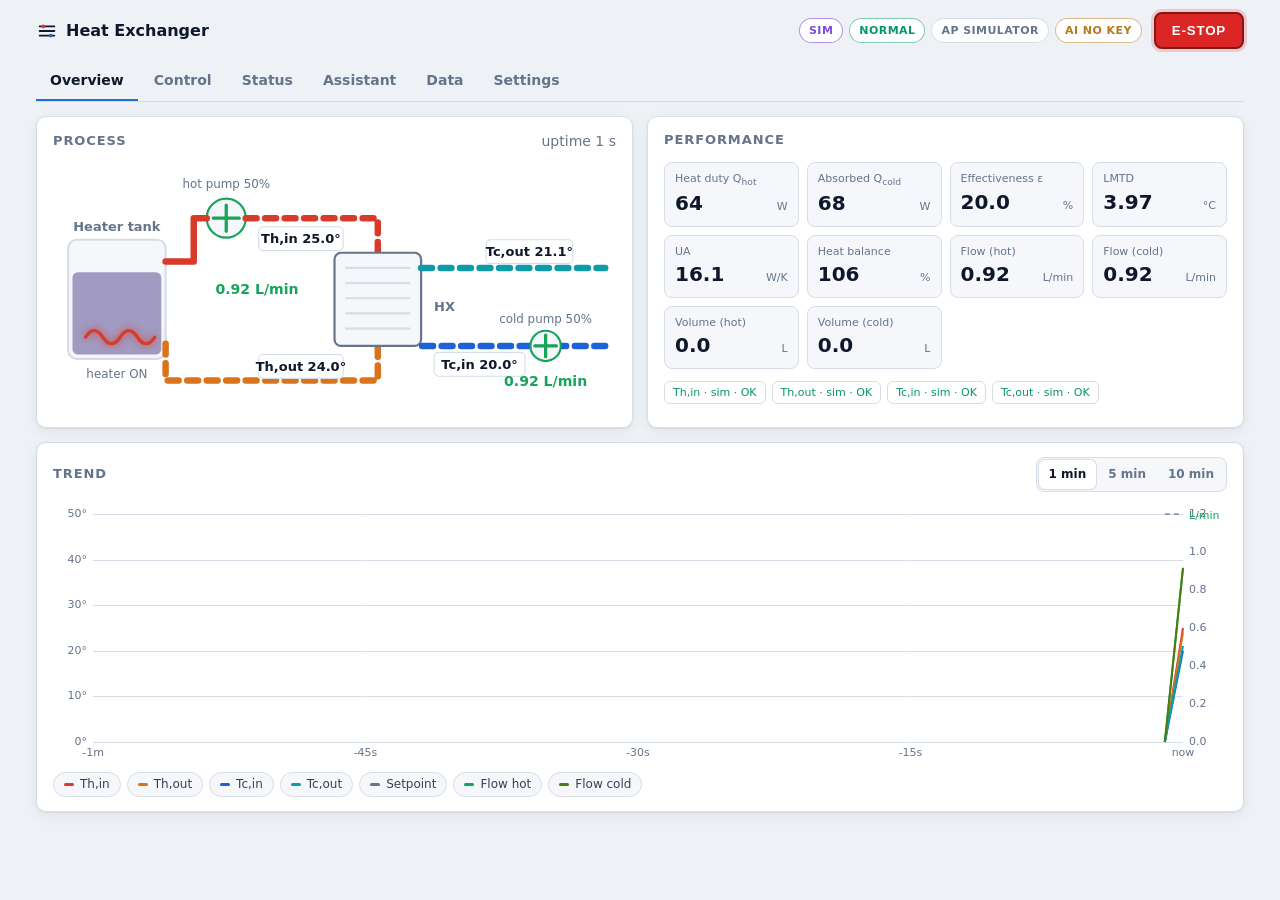
==== commit a720cd93: "feat(sim): enable Gemini from the hosted simulator The hosted page now calls the Generative Language" ====
--- a/docs/index.html
+++ b/docs/index.html
@@ -794,6 +794,373 @@
   var chatRev = 0, chatMsgs = [];
 
   // =====================================================================
+  // Gemini (browser -> Google directly; key stays in localStorage)
+  // =====================================================================
+  var AI_STORE = 'hx_sim_ai';
+  var ai = {
+    key: '', model: 'gemini-3.6-flash', auto: false, interval: 60000,
+    closed: false, chatAuto: false,
+    busy: false, phase: '', lastError: 'OK', latency: 0, requests: 0, errors: 0,
+    lastAuto: now(), seq: 0, rec: null
+  };
+  var appliedSeq = 0;
+
+  function loadAi() {
+    try {
+      var s = JSON.parse(localStorage.getItem(AI_STORE) || '{}');
+      if (typeof s.key === 'string') ai.key = s.key;
+      if (typeof s.model === 'string' && s.model) ai.model = s.model;
+      ai.auto = !!s.auto;
+      ai.closed = !!s.closed;
+      ai.chatAuto = !!s.chatAuto;
+      if (typeof s.interval === 'number' && s.interval > 0) ai.interval = s.interval;
+    } catch (e) { /* localStorage unavailable */ }
+  }
+  function saveAi() {
+    try {
+      localStorage.setItem(AI_STORE, JSON.stringify({
+        key: ai.key, model: ai.model, auto: ai.auto, interval: ai.interval,
+        closed: ai.closed, chatAuto: ai.chatAuto
+      }));
+    } catch (e) { /* ignore */ }
+  }
+  loadAi();
+
+  function aiHasKey() { return ai.key.length >= 20; }
+
+  var ANALYSIS_PROMPT =
+    'You are a thermal process engineer supervising a small liquid-to-liquid counter-flow heat exchanger ' +
+    'test rig (browser simulation). A relay-switched electric heater warms a hot loop driven by one pump; a ' +
+    'second pump drives the cold loop. Using only the telemetry given, assess heat transfer (Q, LMTD, UA, ' +
+    'effectiveness, heat balance), spot anomalies, and recommend hot-pump %, cold-pump % and heater duty %. ' +
+    'Keep analysis under 60 words. safety_warning is NONE unless there is a concrete risk.';
+
+  var CHAT_PROMPT =
+    'You are the operator assistant for an ESP32-style heat exchanger test rig running in a browser ' +
+    'simulator. Answer briefly from the LIVE TELEMETRY block; never invent readings. If the operator asks ' +
+    'to change the system, put the changes in `commands` using only these actions: set_pump_pct (value ' +
+    '0-100), set_flow_setpoint (value L/min 0-30), pump_stop, set_cold_pump_pct (value 0-100), ' +
+    'set_cold_flow_setpoint (value L/min 0-30), cold_pump_stop, set_heater_mode (arg: off, manual, ' +
+    'thermostatic, time_pwm, pid), set_heater_manual (arg on/off; heater must already be in manual mode), ' +
+    'set_target_temp (value C 10-73), set_heater_duty (value 0-100, time_pwm mode), estop, clear_log. To ' +
+    'heat to a temperature, prefer pid mode with set_target_temp and make sure the pumps are running. ' +
+    'Questions only => empty commands. Plain text, no markdown, under 100 words.';
+
+  var ANALYSIS_SCHEMA = {
+    type: 'OBJECT',
+    properties: {
+      analysis: { type: 'STRING' },
+      efficiency_score: { type: 'NUMBER' },
+      recommended_pump_pct: { type: 'INTEGER' },
+      recommended_cold_pump_pct: { type: 'INTEGER' },
+      recommended_heater_duty: { type: 'INTEGER' },
+      safety_warning: { type: 'STRING' },
+      action: { type: 'STRING', enum: ['MAINTAIN', 'INCREASE_FLOW', 'DECREASE_FLOW', 'INCREASE_HEAT', 'DECREASE_HEAT'] }
+    },
+    required: ['analysis', 'efficiency_score', 'recommended_pump_pct', 'recommended_heater_duty', 'safety_warning', 'action']
+  };
+  var CHAT_SCHEMA = {
+    type: 'OBJECT',
+    properties: {
+      reply: { type: 'STRING' },
+      commands: {
+        type: 'ARRAY',
+        items: {
+          type: 'OBJECT',
+          properties: {
+            action: {
+              type: 'STRING',
+              enum: ['set_pump_pct', 'set_flow_setpoint', 'pump_stop', 'set_cold_pump_pct',
+                     'set_cold_flow_setpoint', 'cold_pump_stop', 'set_heater_mode', 'set_heater_manual',
+                     'set_target_temp', 'set_heater_duty', 'estop', 'clear_log']
+            },
+            value: { type: 'NUMBER' },
+            arg: { type: 'STRING' }
+          },
+          required: ['action']
+        }
+      }
+    },
+    required: ['reply', 'commands']
+  };
+
+  function aiContext() {
+    var d = thermo;
+    var f = function (v, n) { return v.toFixed(n == null ? 2 : n); };
+    return [
+      'source=SIMULATION (browser virtual plant, no hardware)',
+      'Th_in=' + f(d.thIn) + ' Th_out=' + f(d.thOut) + ' Tc_in=' + f(d.tcIn) + ' Tc_out=' + f(d.tcOut) + ' C',
+      'flow_hot=' + f(plant.flowHot) + ' L/min  flow_cold=' + f(plant.flowCold) + ' L/min  Q_hot=' +
+        f(d.qHot, 0) + ' W  Q_cold=' + f(d.qCold, 0) + ' W  heat_balance=' + f(d.balance, 0) + '%',
+      'LMTD=' + f(d.lmtd) + ' C  UA=' + f(d.ua, 1) + ' W/K  effectiveness=' + f(d.eff, 1) + '%',
+      'pump_hot: mode=' + (pump.mode ? 'flow_control' : 'manual') + ' speed=' + Math.round(pump.cur) +
+        '% target=' + Math.round(pump.target) + '% flow_setpoint=' + f(pump.flowSp),
+      'pump_cold: mode=' + (pumpCold.mode ? 'flow_control' : 'manual') + ' speed=' + Math.round(pumpCold.cur) +
+        '% target=' + Math.round(pumpCold.target) + '% flow_setpoint=' + f(pumpCold.flowSp),
+      'heater: mode=' + ['OFF', 'MAN', 'THR', 'TPW', 'PID'][heater.mode] + ' relay=' +
+        (heater.relay ? 'ON' : 'OFF') + ' demand=' + (heater.demand ? 'yes' : 'no') + ' duty=' +
+        currentDuty().toFixed(0) + '% setpoint=' + heater.target.toFixed(1) + ' C control_probe=' +
+        PROBE_NAMES[heater.controlProbe],
+      'safety: ' + (safety.err ? 'TRIPPED ' + errString(safety.err) : 'normal') + '  warnings=' + safety.warnings,
+      'limits: over_temp_trip=' + K.maxSafeTemp + ' C, min_flow_for_heater=' + K.minFlowHeater + ' L/min'
+    ].join('\n');
+  }
+
+  function addMsg(role, text, cmds) {
+    var m = { id: ++chatRev, role: role, text: text, commands: cmds || [],
+              executed: false, results: '', timeSec: Math.floor((now() - simStart) / 1000) };
+    chatMsgs.push(m);
+    if (chatMsgs.length > 40) chatMsgs = chatMsgs.slice(-40);
+    return m;
+  }
+
+  function runAction(action, value, arg) {
+    var a = String(action || '');
+    var name = String(arg || '').toLowerCase();
+    switch (a) {
+      case 'set_pump_pct': return applyControl({ pump_pct: value });
+      case 'set_flow_setpoint': return applyControl({ flow_setpoint: value });
+      case 'pump_stop': return applyControl({ pump_stop: true });
+      case 'set_cold_pump_pct': return applyControl({ cold_pump_pct: value });
+      case 'set_cold_flow_setpoint': return applyControl({ cold_flow_setpoint: value });
+      case 'cold_pump_stop': return applyControl({ cold_pump_stop: true });
+      case 'set_heater_mode': {
+        var modes = { off: 0, manual: 1, thermostatic: 2, thermo: 2, time_pwm: 3, pwm: 3, pid: 4 };
+        var m = modes[name];
+        if (m == null) m = value | 0;
+        return applyControl({ heater_mode: m });
+      }
+      case 'set_heater_manual': return applyControl({ heater_manual: name === 'on' || value >= 0.5 });
+      case 'set_target_temp': return applyControl({ target_temp: value });
+      case 'set_heater_duty': return applyControl({ heater_duty: value });
+      case 'estop': return applyControl({ estop: true });
+      case 'clear_log': log = []; return { ok: true, message: 'Log buffer cleared' };
+      default: return { ok: false, message: 'Unknown command: ' + a };
+    }
+  }
+
+  function executeMsg(m) {
+    if (!m || !m.commands || !m.commands.length || m.executed) {
+      return { ok: false, message: 'Nothing to execute (already run or no commands)' };
+    }
+    var results = [], allOk = true;
+    m.commands.forEach(function (c) {
+      var r = runAction(c.action, c.value, c.arg);
+      allOk = allOk && r.ok;
+      results.push((r.ok ? 'OK ' : 'FAILED ') + r.message);
+    });
+    m.executed = true;
+    m.results = results.join('; ');
+    addMsg('system', (allOk ? 'Executed: ' : 'Executed with errors: ') + m.results, []);
+    return { ok: allOk, message: m.results };
+  }
+
+  function handleChatResult(o) {
+    var reply = o && o.reply ? String(o.reply) : '(no reply)';
+    var cmds = [];
+    if (o && Array.isArray(o.commands)) {
+      o.commands.slice(0, 6).forEach(function (c) {
+        if (c && c.action) cmds.push({ action: String(c.action), value: Number(c.value) || 0, arg: String(c.arg || '') });
+      });
+    }
+    var m = addMsg('assistant', reply, cmds);
+    if (ai.chatAuto && cmds.length) executeMsg(m);
+  }
+
+  function applyClosedLoop(rec, seq) {
+    if (appliedSeq === seq) return;
+    appliedSeq = seq;
+    if (safety.err) return;
+    var warn = String(rec.safety_warning || '').toUpperCase();
+    if (warn && warn !== 'NONE') return;
+    var apply = [];
+    if (pump.mode === 0) {
+      var cur = Math.round(pump.target);
+      var tgt = clamp(rec.recommended_pump_pct, cur - 15, cur + 15);
+      if (heater.mode !== 0) tgt = Math.max(tgt, 20);
+      if (tgt !== cur) apply.push('hot pump ' + tgt + '%');
+    }
+    if (pumpCold.mode === 0) {
+      var cur2 = Math.round(pumpCold.target);
+      var tgt2 = clamp(rec.recommended_cold_pump_pct, cur2 - 15, cur2 + 15);
+      if (heater.mode !== 0) tgt2 = Math.max(tgt2, 20);
+      if (tgt2 !== cur2) apply.push('cold pump ' + tgt2 + '%');
+    }
+    if (heater.mode === 3) {
+      var c = Math.round(heater.dutySetting);
+      var t = clamp(rec.recommended_heater_duty, c - 20, c + 20);
+      if (t !== c) apply.push('heater duty ' + t + '%');
+    }
+    if (!apply.length) return;
+    if (pump.mode === 0) applyControl({ pump_pct: clamp(rec.recommended_pump_pct, Math.round(pump.target) - 15, Math.round(pump.target) + 15) });
+    if (pumpCold.mode === 0) applyControl({ cold_pump_pct: clamp(rec.recommended_cold_pump_pct, Math.round(pumpCold.target) - 15, Math.round(pumpCold.target) + 15) });
+    if (heater.mode === 3) applyControl({ heater_duty: clamp(rec.recommended_heater_duty, Math.round(heater.dutySetting) - 20, Math.round(heater.dutySetting) + 20) });
+    addMsg('system', 'AI closed-loop applied: ' + apply.join(', '), []);
+  }
+
+  function handleAnalysisResult(o) {
+    var hot = clamp(Math.round(Number(o.recommended_pump_pct) || 0), 0, 100);
+    var coldRaw = (o.recommended_cold_pump_pct != null) ? Number(o.recommended_cold_pump_pct) : hot;
+    ai.rec = {
+      analysis: String(o.analysis || ''),
+      efficiency_score: clamp(Number(o.efficiency_score) || 0, 0, 100),
+      recommended_pump_pct: hot,
+      recommended_cold_pump_pct: clamp(Math.round(coldRaw), 0, 100),
+      recommended_heater_duty: clamp(Math.round(Number(o.recommended_heater_duty) || 0), 0, 100),
+      safety_warning: String(o.safety_warning || 'NONE'),
+      suggested_action: String(o.action || 'MAINTAIN'),
+      time: now()
+    };
+    ai.seq++;
+    if (ai.closed) applyClosedLoop(ai.rec, ai.seq);
+  }
+
+  function geminiRequest(job, userText) {
+    if (!aiHasKey()) { ai.lastError = 'Gemini API key is not set (Assistant tab)'; return; }
+    if (ai.busy) return;
+    ai.busy = true; ai.phase = 'waiting for model'; ai.lastError = 'OK';
+    var t0 = now();
+    var user = job === 'chat'
+      ? 'LIVE TELEMETRY:\n' + aiContext() + '\n\nOPERATOR MESSAGE:\n' + userText
+      : 'LIVE TELEMETRY:\n' + aiContext() + '\n\nAssess the exchanger and recommend setpoints.';
+    var payload = {
+      systemInstruction: { parts: [{ text: job === 'chat' ? CHAT_PROMPT : ANALYSIS_PROMPT }] },
+      contents: [{ role: 'user', parts: [{ text: user }] }],
+      generationConfig: {
+        temperature: 0.3,
+        responseMimeType: 'application/json',
+        responseSchema: job === 'chat' ? CHAT_SCHEMA : ANALYSIS_SCHEMA
+      }
+    };
+    var url = 'https://generativelanguage.googleapis.com/v1beta/models/' +
+              encodeURIComponent(ai.model) + ':generateContent';
+    realFetch(url, {
+      method: 'POST',
+      headers: { 'Content-Type': 'application/json', 'x-goog-api-key': ai.key },
+      body: JSON.stringify(payload)
+    }).then(function (res) {
+      ai.phase = 'reading';
+      return res.text().then(function (txt) { return { ok: res.ok, status: res.status, txt: txt }; });
+    }).then(function (r) {
+      ai.latency = Math.round(now() - t0);
+      ai.requests++;
+      if (!r.ok) {
+        var msg = 'HTTP ' + r.status;
+        try {
+          var e = JSON.parse(r.txt);
+          if (e && e.error && e.error.message) msg += ' - ' + e.error.message;
+        } catch (x) { /* not JSON */ }
+        throw new Error(msg);
+      }
+      var data = JSON.parse(r.txt);
+      var text = '';
+      var parts = (data.candidates && data.candidates[0] && data.candidates[0].content &&
+                   data.candidates[0].content.parts) || [];
+      for (var i = 0; i < parts.length; i++) if (!parts[i].thought) text += (parts[i].text || '');
+      var obj = JSON.parse(text);
+      ai.lastError = 'OK';
+      if (job === 'chat') handleChatResult(obj); else handleAnalysisResult(obj);
+    }).catch(function (e) {
+      ai.errors++;
+      ai.lastError = String((e && e.message) || e);
+    }).then(function () {
+      ai.busy = false; ai.phase = '';
+    });
+  }
+
+  function handleLocal(raw) {
+    var s = raw.toLowerCase().trim();
+    var m;
+    if (s === 'help' || s === '?') {
+      addMsg('system', 'Offline commands: status | pump <0-100> | pump off | flow <L/min> | coldpump <0-100> | coldpump off | coldflow <L/min> | heater off|manual|thermo|pwm|pid | heater on|off | setpoint <C> | duty <0-100> | estop | reset | sim on|off|auto | clear log. Anything else goes to Gemini.', []);
+      return true;
+    }
+    if (s === 'status') { addMsg('system', aiContext(), []); return true; }
+    if (s === 'estop' || s === 'stop all' || s === 'emergency stop') { addMsg('system', applyControl({ estop: true }).message, []); return true; }
+    if (s === 'reset') { var ok = resetFault(); addMsg('system', ok ? 'Safety trip cleared' : 'Cannot reset: condition still present', []); return true; }
+    if (s === 'clear log') { log = []; addMsg('system', 'Log buffer cleared', []); return true; }
+    if ((m = s.match(/^pump\s+(off|stop|(\d+(?:\.\d+)?))$/))) {
+      if (m[2] === undefined) applyControl({ pump_stop: true }); else applyControl({ pump_pct: +m[2] });
+      addMsg('system', 'Pump command applied', []); return true;
+    }
+    if ((m = s.match(/^flow\s+(\d+(?:\.\d+)?)$/))) { applyControl({ flow_setpoint: +m[1] }); addMsg('system', 'Flow setpoint applied', []); return true; }
+    if ((m = s.match(/^coldpump\s+(off|stop|(\d+(?:\.\d+)?))$/))) {
+      if (m[2] === undefined) applyControl({ cold_pump_stop: true }); else applyControl({ cold_pump_pct: +m[2] });
+      addMsg('system', 'Cold pump command applied', []); return true;
+    }
+    if ((m = s.match(/^coldflow\s+(\d+(?:\.\d+)?)$/))) { applyControl({ cold_flow_setpoint: +m[1] }); addMsg('system', 'Cold flow setpoint applied', []); return true; }
+    if ((m = s.match(/^heater\s+(on|off|manual|thermo|thermostatic|pwm|time_pwm|pid)$/))) {
+      var w = m[1];
+      if (w === 'on') { applyControl({ heater_mode: 1 }); applyControl({ heater_manual: true }); }
+      else if (w === 'off') applyControl({ heater_mode: 0 });
+      else { var modes = { manual: 1, thermo: 2, thermostatic: 2, pwm: 3, time_pwm: 3, pid: 4 }; applyControl({ heater_mode: modes[w] }); }
+      addMsg('system', 'Heater command applied', []); return true;
+    }
+    if ((m = s.match(/^(?:setpoint|target|sp)\s+(\d+(?:\.\d+)?)$/))) { applyControl({ target_temp: +m[1] }); addMsg('system', 'Setpoint applied', []); return true; }
+    if ((m = s.match(/^duty\s+(\d+(?:\.\d+)?)$/))) { applyControl({ heater_duty: +m[1] }); addMsg('system', 'Duty applied', []); return true; }
+    if ((m = s.match(/^sim\s+(on|off|auto)$/))) { simMode = m[1] === 'on' ? 1 : (m[1] === 'off' ? 0 : 2); addMsg('system', 'Simulation mode ' + m[1] + ' (hosted page always simulates)', []); return true; }
+    return false;
+  }
+
+  function handleChat(text) {
+    text = String(text || '').trim();
+    if (!text) return { ok: false, message: 'Empty message' };
+    addMsg('user', text, []);
+    if (handleLocal(text)) return { ok: true, message: 'Received' };
+    if (!aiHasKey()) {
+      addMsg('system', 'AI unavailable: Gemini API key is not set. Offline commands still work - type help.', []);
+      return { ok: true, message: 'Received' };
+    }
+    geminiRequest('chat', text);
+    return { ok: true, message: 'Received' };
+  }
+
+  function applyAiConfig(b) {
+    if (typeof b.api_key === 'string') { ai.key = b.api_key.trim(); ai.lastAuto = now(); }
+    if (typeof b.model === 'string') {
+      if (!/^gemini-[\w.\-]+$/.test(b.model)) return { ok: false, message: 'Invalid model id (expected e.g. gemini-2.5-flash)' };
+      ai.model = b.model;
+    }
+    if (typeof b.auto_interval_ms === 'number') {
+      ai.auto = b.auto_interval_ms > 0;
+      if (ai.auto) ai.interval = b.auto_interval_ms;
+      ai.lastAuto = now();
+    }
+    if (typeof b.closed_loop === 'boolean') ai.closed = b.closed_loop;
+    if (typeof b.chat_auto_exec === 'boolean') ai.chatAuto = b.chat_auto_exec;
+    saveAi();
+    return { ok: true, message: 'AI config updated' };
+  }
+
+  function chatGet() {
+    return { rev: chatRev, busy: ai.busy, phase: ai.phase, auto_exec: ai.chatAuto, messages: chatMsgs };
+  }
+
+  function aiTelemetry() {
+    var o = {
+      model: ai.model, has_key: aiHasKey(),
+      key_hint: aiHasKey() ? '...' + ai.key.slice(-4) : '',
+      auto_enabled: ai.auto, interval_ms: ai.interval, closed_loop: ai.closed,
+      chat_auto_exec: ai.chatAuto, busy: ai.busy, phase: ai.phase,
+      last_error: ai.lastError, latency_ms: ai.latency, requests: ai.requests,
+      errors: ai.errors, chat_rev: chatRev,
+      unavailable: aiHasKey() ? '' : 'Gemini API key is not set (Assistant tab)',
+      has_rec: !!ai.rec
+    };
+    if (ai.rec) {
+      o.analysis = ai.rec.analysis;
+      o.efficiency_score = ai.rec.efficiency_score;
+      o.recommended_pump_pct = ai.rec.recommended_pump_pct;
+      o.recommended_cold_pump_pct = ai.rec.recommended_cold_pump_pct;
+      o.recommended_heater_duty = ai.rec.recommended_heater_duty;
+      o.safety_warning = ai.rec.safety_warning;
+      o.suggested_action = ai.rec.suggested_action;
+      o.age_s = Math.max(0, Math.round((now() - ai.rec.time) / 1000));
+    }
+    return o;
+  }
+
+  // =====================================================================
   // Plant (mirror PlantSimulator::update, two loops)
   // =====================================================================
   function pumpCurve(pct) { return pct < 10 ? 0 : K.maxFlow * (pct - 10) / 90; }
@@ -1045,6 +1412,12 @@
     updateHeater();
 
     if (t - lastLog >= 1000) { lastLog = t; record(); }
+
+    // Periodic Gemini analysis (only when a key is present and enabled).
+    if (ai.auto && aiHasKey() && !ai.busy && t - ai.lastAuto >= ai.interval) {
+      ai.lastAuto = t;
+      geminiRequest('analysis');
+    }
   }
   setInterval(tick, 100);
 
@@ -1083,10 +1456,7 @@
              pump_min_duty: pump.minDuty, flow_kp: pump.pid.kp, flow_ki: pump.pid.ki,
              cold_pump_min_duty: pumpCold.minDuty, cold_flow_kp: pumpCold.pid.kp,
              cold_flow_ki: pumpCold.pid.ki, max_temp: K.maxSafeTemp },
-      ai: { model: 'not available (hosted simulator)', has_key: false, key_hint: '',
-            auto_enabled: false, interval_ms: 60000, closed_loop: false, chat_auto_exec: false,
-            busy: false, phase: '', last_error: 'OK', latency_ms: 0, requests: 0, errors: 0,
-            chat_rev: chatRev, unavailable: 'AI is disabled in the hosted simulator', has_rec: false }
+      ai: aiTelemetry()
     };
   }
 
@@ -1139,17 +1509,6 @@
     if (typeof b.sim_faults === 'number') simFaults = b.sim_faults;
     if (b.wifi_ssid !== undefined) return { ok: true, message: 'Wi-Fi is not used in the hosted simulator' };
     return { ok: true, message: 'Settings saved' };
-  }
-
-  // =====================================================================
-  // Chat (no AI over the network)
-  // =====================================================================
-  function chatGet() { return { rev: chatRev, busy: false, phase: '', auto_exec: false, messages: chatMsgs }; }
-  function chatPost(text) {
-    chatMsgs.push({ id: ++chatRev, role: 'user', text: text, commands: [], executed: false, results: '', timeSec: 0 });
-    chatMsgs.push({ id: ++chatRev, role: 'system', text: 'Hosted simulator: no AI or hardware link. Drive the virtual rig from the Control tab and inject faults under Settings.', commands: [], executed: false, results: '', timeSec: 0 });
-    if (chatMsgs.length > 40) chatMsgs = chatMsgs.slice(-40);
-    return { ok: true, message: 'Received' };
   }
 
   // =====================================================================
@@ -1196,12 +1555,23 @@
     if (u.indexOf('/api/telemetry') >= 0) return R(telemetry());
     if (u.indexOf('/api/control') >= 0) return R(applyControl(parseBody(opts)));
     if (u.indexOf('/api/config') >= 0) return R(applyConfig(parseBody(opts)));
-    if (u.indexOf('/api/ai/config') >= 0) return R({ ok: true, message: 'AI is disabled in the hosted simulator' });
-    if (u.indexOf('/api/ai/query') >= 0) return R({ ok: false, message: 'AI is disabled in the hosted simulator' }, 409);
-    if (u.indexOf('/api/chat/execute') >= 0) return R({ ok: false, message: 'AI is disabled in the hosted simulator' }, 409);
+    if (u.indexOf('/api/ai/config') >= 0) return R(applyAiConfig(parseBody(opts)));
+    if (u.indexOf('/api/ai/query') >= 0) {
+      if (!aiHasKey()) return R({ ok: false, message: 'Gemini API key is not set (Assistant tab)' }, 409);
+      if (ai.busy) return R({ ok: false, message: 'Gemini is busy' }, 409);
+      geminiRequest('analysis');
+      return R({ ok: true, message: 'Analysis queued' }, 202);
+    }
+    if (u.indexOf('/api/chat/execute') >= 0) {
+      var cid = parseBody(opts).id;
+      var target = null;
+      for (var ci = 0; ci < chatMsgs.length; ci++) if (chatMsgs[ci].id === cid) { target = chatMsgs[ci]; break; }
+      var er = executeMsg(target);
+      return R(er, er.ok ? 200 : 409);
+    }
     if (u.indexOf('/api/chat/clear') >= 0) { chatMsgs = []; chatRev++; return R({ ok: true, message: 'Chat cleared' }); }
     if (u.indexOf('/api/chat') >= 0) {
-      if (method === 'POST') return R(chatPost(parseBody(opts).message || ''));
+      if (method === 'POST') return R(handleChat(parseBody(opts).message || ''));
       return R(chatGet());
     }
     if (u.indexOf('/api/wifi/scan') >= 0) return R({ scanning: false, networks: [] });
@@ -1437,7 +1807,7 @@
 $('btnKey').addEventListener('click', async () => {
   const key = $('txtKey').value.trim();
   if (key.length < 20) return toast('That does not look like a Gemini API key', 'err');
-  if (await api('/api/ai/config', { api_key: key })) { $('txtKey').value = ''; toast('API key saved to flash', 'ok'); poll(); }
+  if (await api('/api/ai/config', { api_key: key })) { $('txtKey').value = ''; toast('API key saved', 'ok'); poll(); }
 });
 $('selModel').addEventListener('change', async (e) => {
   touch('model');
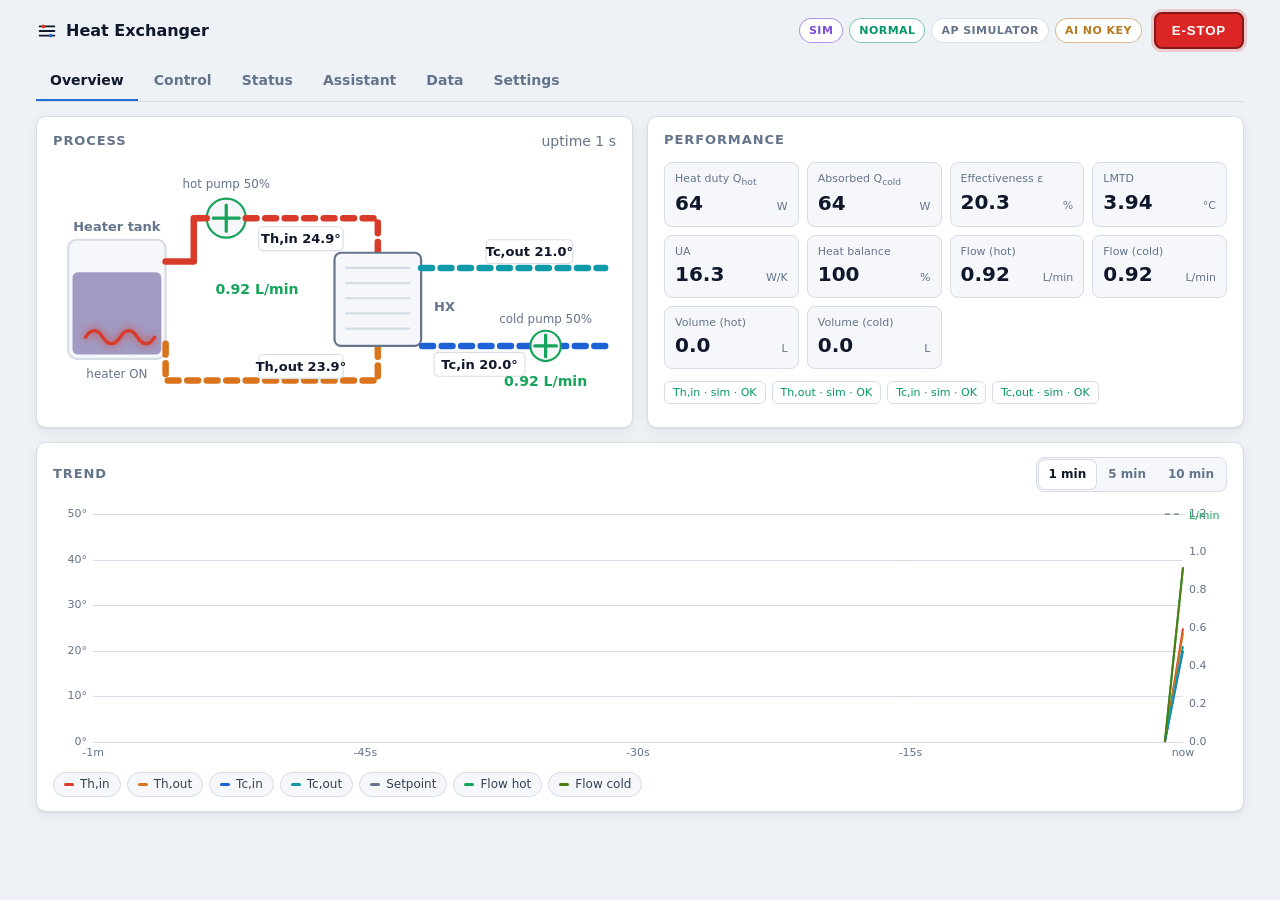
==== commit dbe3b2f2: "feat(web): shared Gemini key and streamed replies for the hosted dashboard The hosted dashboard (doc" ====
--- a/docs/index.html
+++ b/docs/index.html
@@ -246,6 +246,8 @@
 .msg .cmds { margin-top: 8px; display: flex; flex-wrap: wrap; gap: 6px; align-items: center; }
 .msg .cmd { font: 11px ui-monospace, SFMono-Regular, Menlo, monospace; background: var(--surface); border: 1px solid var(--border); border-radius: 5px; padding: 2px 6px; }
 .msg .res { margin-top: 6px; font-size: 11px; color: var(--muted); }
+.msg.streaming { opacity: .96; }
+.msg.streaming::after { content: "▍"; margin-left: 2px; color: var(--accent); animation: blink 1s steps(2, start) infinite; }
 .typing { font-size: 12px; color: var(--muted); padding: 2px 4px 6px; display: flex; gap: 3px; align-items: center; }
 .typing i { width: 6px; height: 6px; border-radius: 50%; background: var(--muted); animation: blink 1.2s infinite; }
 .typing i:nth-child(2) { animation-delay: .2s; }
@@ -584,6 +586,7 @@
               <input type="password" id="txtKey" placeholder="Paste key from aistudio.google.com" autocomplete="off">
               <button class="btn btn-primary" id="btnKey">Save</button>
             </div>
+            <p class="small muted mt" id="keyHint"></p>
             <label class="lbl">Model</label>
             <select id="selModel">
               <option value="gemini-3.6-flash">gemini-3.6-flash (stable, recommended)</option>
@@ -673,7 +676,8 @@
   </main>
 
   <div id="toasts" class="toasts" aria-live="polite"></div>
-  <script>
+  <script>window.HX_SITE_CONFIG = { apiKey: '', model: '' };</script>
+<script>
 /*
  * Hosted client-side simulator for the Heat Exchanger dashboard.
  *
@@ -791,35 +795,47 @@
   heater.lastPidT = now();
 
   var log = [];
-  var chatRev = 0, chatMsgs = [];
-
-  // =====================================================================
-  // Gemini (browser -> Google directly; key stays in localStorage)
-  // =====================================================================
+  var chatRev = 0, chatEpoch = 0, chatMsgs = [];
+
+  // =====================================================================
+  // Gemini (browser -> Google directly)
+  //   - key: baked into the page via window.HX_SITE_CONFIG (shared by every
+  //     visitor, set once at build time) else this browser's localStorage
+  //   - chat replies stream token-by-token via :streamGenerateContent?alt=sse
+  // =====================================================================
+  var SITE = (typeof window !== 'undefined' && window.HX_SITE_CONFIG) || {};
   var AI_STORE = 'hx_sim_ai';
   var ai = {
     key: '', model: 'gemini-3.6-flash', auto: false, interval: 60000,
-    closed: false, chatAuto: false,
-    busy: false, phase: '', lastError: 'OK', latency: 0, requests: 0, errors: 0,
+    closed: false, chatAuto: false, sharedKey: false,
+    busy: false, phase: '', streaming: false, lastError: 'OK', latency: 0, requests: 0, errors: 0,
     lastAuto: now(), seq: 0, rec: null
   };
   var appliedSeq = 0;
 
   function loadAi() {
+    var savedModel = false;
     try {
       var s = JSON.parse(localStorage.getItem(AI_STORE) || '{}');
       if (typeof s.key === 'string') ai.key = s.key;
-      if (typeof s.model === 'string' && s.model) ai.model = s.model;
+      if (typeof s.model === 'string' && s.model) { ai.model = s.model; savedModel = true; }
       ai.auto = !!s.auto;
       ai.closed = !!s.closed;
       ai.chatAuto = !!s.chatAuto;
       if (typeof s.interval === 'number' && s.interval > 0) ai.interval = s.interval;
     } catch (e) { /* localStorage unavailable */ }
+    // A key baked into the page is shared by everybody and wins over anything
+    // saved in this browser.
+    if (typeof SITE.apiKey === 'string' && SITE.apiKey.trim().length >= 20) {
+      ai.key = SITE.apiKey.trim();
+      ai.sharedKey = true;
+    }
+    if (!savedModel && typeof SITE.model === 'string' && SITE.model) ai.model = SITE.model;
   }
   function saveAi() {
     try {
       localStorage.setItem(AI_STORE, JSON.stringify({
-        key: ai.key, model: ai.model, auto: ai.auto, interval: ai.interval,
+        key: ai.sharedKey ? '' : ai.key, model: ai.model, auto: ai.auto, interval: ai.interval,
         closed: ai.closed, chatAuto: ai.chatAuto
       }));
     } catch (e) { /* ignore */ }
@@ -908,8 +924,10 @@
 
   function addMsg(role, text, cmds) {
     var m = { id: ++chatRev, role: role, text: text, commands: cmds || [],
-              executed: false, results: '', timeSec: Math.floor((now() - simStart) / 1000) };
+              executed: false, results: '', streaming: false,
+              timeSec: Math.floor((now() - simStart) / 1000) };
     chatMsgs.push(m);
+    chatEpoch++;
     if (chatMsgs.length > 40) chatMsgs = chatMsgs.slice(-40);
     return m;
   }
@@ -955,7 +973,7 @@
     return { ok: allOk, message: m.results };
   }
 
-  function handleChatResult(o) {
+  function handleChatResult(o, m) {
     var reply = o && o.reply ? String(o.reply) : '(no reply)';
     var cmds = [];
     if (o && Array.isArray(o.commands)) {
@@ -963,7 +981,11 @@
         if (c && c.action) cmds.push({ action: String(c.action), value: Number(c.value) || 0, arg: String(c.arg || '') });
       });
     }
-    var m = addMsg('assistant', reply, cmds);
+    if (m && chatMsgs.indexOf(m) >= 0) {
+      m.text = reply; m.commands = cmds; m.streaming = false; chatEpoch++;
+    } else {
+      m = addMsg('assistant', reply, cmds);
+    }
     if (ai.chatAuto && cmds.length) executeMsg(m);
   }
 
@@ -1015,10 +1037,80 @@
     if (ai.closed) applyClosedLoop(ai.rec, ai.seq);
   }
 
-  function geminiRequest(job, userText) {
+  // Pulls the value of a JSON string field out of a (possibly truncated) JSON
+  // document so a streamed reply can be shown while the model is still writing.
+  function extractJsonStringField(text, field) {
+    var key = '"' + field + '"';
+    var i = text.indexOf(key);
+    if (i < 0) return null;
+    i = text.indexOf(':', i + key.length);
+    if (i < 0) return null;
+    i++;
+    while (i < text.length && /\s/.test(text[i])) i++;
+    if (i >= text.length || text[i] !== '"') return null;
+    i++;
+    var out = '';
+    while (i < text.length) {
+      var c = text[i];
+      if (c === '\\') {
+        var n = text[i + 1];
+        if (n === undefined) break;
+        if (n === 'n') out += '\n';
+        else if (n === 't') out += '\t';
+        else if (n === 'r') out += '\r';
+        else if (n === 'b') out += '\b';
+        else if (n === 'f') out += '\f';
+        else if (n === 'u') {
+          var hex = text.substr(i + 2, 4);
+          if (hex.length < 4) break;
+          out += String.fromCharCode(parseInt(hex, 16));
+          i += 4;
+        } else out += n;
+        i += 2;
+      } else if (c === '"') {
+        break;
+      } else {
+        out += c; i++;
+      }
+    }
+    return out;
+  }
+
+  // Reads a Gemini SSE stream, accumulating the model text and reporting it
+  // after every chunk so the UI can render it progressively.
+  function readSse(res, onText) {
+    var reader = res.body.getReader();
+    var dec = new TextDecoder('utf-8');
+    var buf = '', full = '';
+    function pump() {
+      return reader.read().then(function (r) {
+        if (r.done) { onText(full); return full; }
+        buf += dec.decode(r.value, { stream: true });
+        var lines = buf.split('\n');
+        buf = lines.pop();
+        for (var i = 0; i < lines.length; i++) {
+          var line = lines[i].trim();
+          if (line.indexOf('data:') !== 0) continue;
+          var data = line.slice(5).trim();
+          if (!data || data === '[DONE]') continue;
+          var o;
+          try { o = JSON.parse(data); } catch (e) { continue; }
+          var parts = (o.candidates && o.candidates[0] && o.candidates[0].content &&
+                       o.candidates[0].content.parts) || [];
+          for (var p = 0; p < parts.length; p++) if (!parts[p].thought) full += (parts[p].text || '');
+        }
+        onText(full);
+        return pump();
+      });
+    }
+    return pump();
+  }
+
+  function geminiRequest(job, userText, streamMsg) {
     if (!aiHasKey()) { ai.lastError = 'Gemini API key is not set (Assistant tab)'; return; }
     if (ai.busy) return;
-    ai.busy = true; ai.phase = 'waiting for model'; ai.lastError = 'OK';
+    var stream = job === 'chat';
+    ai.busy = true; ai.phase = 'waiting for model'; ai.lastError = 'OK'; ai.streaming = stream;
     var t0 = now();
     var user = job === 'chat'
       ? 'LIVE TELEMETRY:\n' + aiContext() + '\n\nOPERATOR MESSAGE:\n' + userText
@@ -1033,13 +1125,20 @@
       }
     };
     var url = 'https://generativelanguage.googleapis.com/v1beta/models/' +
-              encodeURIComponent(ai.model) + ':generateContent';
+              encodeURIComponent(ai.model) + (stream ? ':streamGenerateContent?alt=sse' : ':generateContent');
     realFetch(url, {
       method: 'POST',
       headers: { 'Content-Type': 'application/json', 'x-goog-api-key': ai.key },
       body: JSON.stringify(payload)
     }).then(function (res) {
       ai.phase = 'reading';
+      if (stream && res.ok && res.body && res.body.getReader) {
+        return readSse(res, function (text) {
+          if (!streamMsg || chatMsgs.indexOf(streamMsg) < 0) return;
+          var partial = extractJsonStringField(text, 'reply');
+          if (partial != null && partial !== streamMsg.text) { streamMsg.text = partial; chatEpoch++; }
+        }).then(function (text) { return { ok: true, status: res.status, modelText: text }; });
+      }
       return res.text().then(function (txt) { return { ok: res.ok, status: res.status, txt: txt }; });
     }).then(function (r) {
       ai.latency = Math.round(now() - t0);
@@ -1052,19 +1151,27 @@
         } catch (x) { /* not JSON */ }
         throw new Error(msg);
       }
-      var data = JSON.parse(r.txt);
-      var text = '';
-      var parts = (data.candidates && data.candidates[0] && data.candidates[0].content &&
-                   data.candidates[0].content.parts) || [];
-      for (var i = 0; i < parts.length; i++) if (!parts[i].thought) text += (parts[i].text || '');
-      var obj = JSON.parse(text);
+      var modelText = r.modelText;
+      if (modelText == null) {
+        var data = JSON.parse(r.txt);
+        modelText = '';
+        var parts = (data.candidates && data.candidates[0] && data.candidates[0].content &&
+                     data.candidates[0].content.parts) || [];
+        for (var i = 0; i < parts.length; i++) if (!parts[i].thought) modelText += (parts[i].text || '');
+      }
+      var obj = JSON.parse(modelText);
       ai.lastError = 'OK';
-      if (job === 'chat') handleChatResult(obj); else handleAnalysisResult(obj);
+      if (job === 'chat') handleChatResult(obj, streamMsg); else handleAnalysisResult(obj);
     }).catch(function (e) {
       ai.errors++;
       ai.lastError = String((e && e.message) || e);
+      if (streamMsg && chatMsgs.indexOf(streamMsg) >= 0) {
+        streamMsg.text = 'AI request failed: ' + ai.lastError;
+        streamMsg.streaming = false;
+        chatEpoch++;
+      }
     }).then(function () {
-      ai.busy = false; ai.phase = '';
+      ai.busy = false; ai.phase = ''; ai.streaming = false;
     });
   }
 
@@ -1111,12 +1218,23 @@
       addMsg('system', 'AI unavailable: Gemini API key is not set. Offline commands still work - type help.', []);
       return { ok: true, message: 'Received' };
     }
-    geminiRequest('chat', text);
+    if (ai.busy) {
+      addMsg('system', 'Gemini is still working on the previous request.', []);
+      return { ok: true, message: 'Received' };
+    }
+    // Empty assistant placeholder that fills in as the reply streams back.
+    var m = addMsg('assistant', '', []);
+    m.streaming = true;
+    chatEpoch++;
+    geminiRequest('chat', text, m);
     return { ok: true, message: 'Received' };
   }
 
   function applyAiConfig(b) {
-    if (typeof b.api_key === 'string') { ai.key = b.api_key.trim(); ai.lastAuto = now(); }
+    if (typeof b.api_key === 'string') {
+      if (ai.sharedKey) return { ok: false, message: 'The API key is set by the site configuration and is shared by everyone' };
+      ai.key = b.api_key.trim(); ai.lastAuto = now();
+    }
     if (typeof b.model === 'string') {
       if (!/^gemini-[\w.\-]+$/.test(b.model)) return { ok: false, message: 'Invalid model id (expected e.g. gemini-2.5-flash)' };
       ai.model = b.model;
@@ -1133,17 +1251,18 @@
   }
 
   function chatGet() {
-    return { rev: chatRev, busy: ai.busy, phase: ai.phase, auto_exec: ai.chatAuto, messages: chatMsgs };
+    return { rev: chatEpoch, busy: ai.busy, phase: ai.phase, auto_exec: ai.chatAuto, messages: chatMsgs };
   }
 
   function aiTelemetry() {
     var o = {
       model: ai.model, has_key: aiHasKey(),
       key_hint: aiHasKey() ? '...' + ai.key.slice(-4) : '',
+      shared_key: ai.sharedKey, streams: true, streaming: ai.streaming,
       auto_enabled: ai.auto, interval_ms: ai.interval, closed_loop: ai.closed,
       chat_auto_exec: ai.chatAuto, busy: ai.busy, phase: ai.phase,
       last_error: ai.lastError, latency_ms: ai.latency, requests: ai.requests,
-      errors: ai.errors, chat_rev: chatRev,
+      errors: ai.errors, chat_rev: chatEpoch,
       unavailable: aiHasKey() ? '' : 'Gemini API key is not set (Assistant tab)',
       has_rec: !!ai.rec
     };
@@ -1569,7 +1688,7 @@
       var er = executeMsg(target);
       return R(er, er.ok ? 200 : 409);
     }
-    if (u.indexOf('/api/chat/clear') >= 0) { chatMsgs = []; chatRev++; return R({ ok: true, message: 'Chat cleared' }); }
+    if (u.indexOf('/api/chat/clear') >= 0) { chatMsgs = []; chatRev++; chatEpoch++; return R({ ok: true, message: 'Chat cleared' }); }
     if (u.indexOf('/api/chat') >= 0) {
       if (method === 'POST') return R(handleChat(parseBody(opts).message || ''));
       return R(chatGet());
@@ -1880,8 +1999,9 @@
   }
   msgs.forEach((m) => {
     const d = document.createElement('div');
-    d.className = 'msg ' + m.role;
+    d.className = 'msg ' + m.role + (m.streaming ? ' streaming' : '');
     d.textContent = m.text;
+    if (m.streaming && !m.text) d.textContent = '…';
     if (m.commands && m.commands.length) {
       const c = document.createElement('div');
       c.className = 'cmds';
@@ -1923,9 +2043,24 @@
   chatRev = r.rev;
   chatBusy = r.busy;
   renderChat(r.messages || []);
-  $('chatTyping').classList.toggle('hidden', !r.busy);
+  // Hide the typing dots once streamed text is already on screen.
+  const hasStreamText = (r.messages || []).some((m) => m.streaming && m.text);
+  $('chatTyping').classList.toggle('hidden', !r.busy || hasStreamText);
   $('chatPhase').textContent = r.phase || 'thinking';
   if (!isTouched('ax')) $('chkAutoExec').checked = !!r.auto_exec;
+}
+
+// While a reply is streaming, refresh the chat log faster than the 1 s
+// telemetry poll so tokens appear smoothly.
+let streamTimer = null;
+function scheduleStreamPoll() {
+  if (streamTimer) return;
+  streamTimer = setTimeout(async () => {
+    streamTimer = null;
+    if (!(T && T.ai && T.ai.streams && T.ai.busy)) return;
+    await loadChat();
+    scheduleStreamPoll();
+  }, 150);
 }
 
 // ======================================================================
@@ -2277,8 +2412,26 @@
   if (!$('txtSsid').value && d.net.ssid && document.activeElement !== $('txtSsid')) $('txtSsid').value = d.net.ssid;
 
   // ---- AI ----
-  $('lblKey').textContent = ai.has_key ? '✓ key ' + ai.key_hint : '⚠ no key';
+  $('lblKey').textContent = ai.shared_key
+    ? '✓ shared key ' + ai.key_hint
+    : (ai.has_key ? '✓ key ' + ai.key_hint : '⚠ no key');
   $('lblKey').style.color = ai.has_key ? 'var(--ok)' : 'var(--warn)';
+  const keyShared = !!ai.shared_key;
+  if ($('txtKey').disabled !== keyShared) {
+    $('txtKey').disabled = keyShared;
+    $('btnKey').disabled = keyShared;
+    $('txtKey').placeholder = keyShared
+      ? 'Set by the site and shared with every visitor'
+      : 'Paste key from aistudio.google.com';
+  }
+  $('keyHint').textContent = ai.shared_key
+    ? 'A shared key is built into this page, so every visitor uses it automatically. Replies stream back as they are generated.'
+    : ai.streams
+      ? (ai.has_key ? 'Stored in this browser only. Replies stream back as they are generated.'
+                    : 'Paste a key to enable the assistant; it is kept in this browser only.')
+      : (ai.has_key ? 'Stored on the controller and shared with every client.'
+                    : 'Paste a key to enable the assistant; it is stored on the controller and shared with every client.');
+  if (ai.streams && ai.busy) scheduleStreamPoll();
   if (!isTouched('model')) {
     const known = qsa('#selModel option').some((o) => o.value === ai.model);
     $('selModel').value = known ? ai.model : '__custom';
